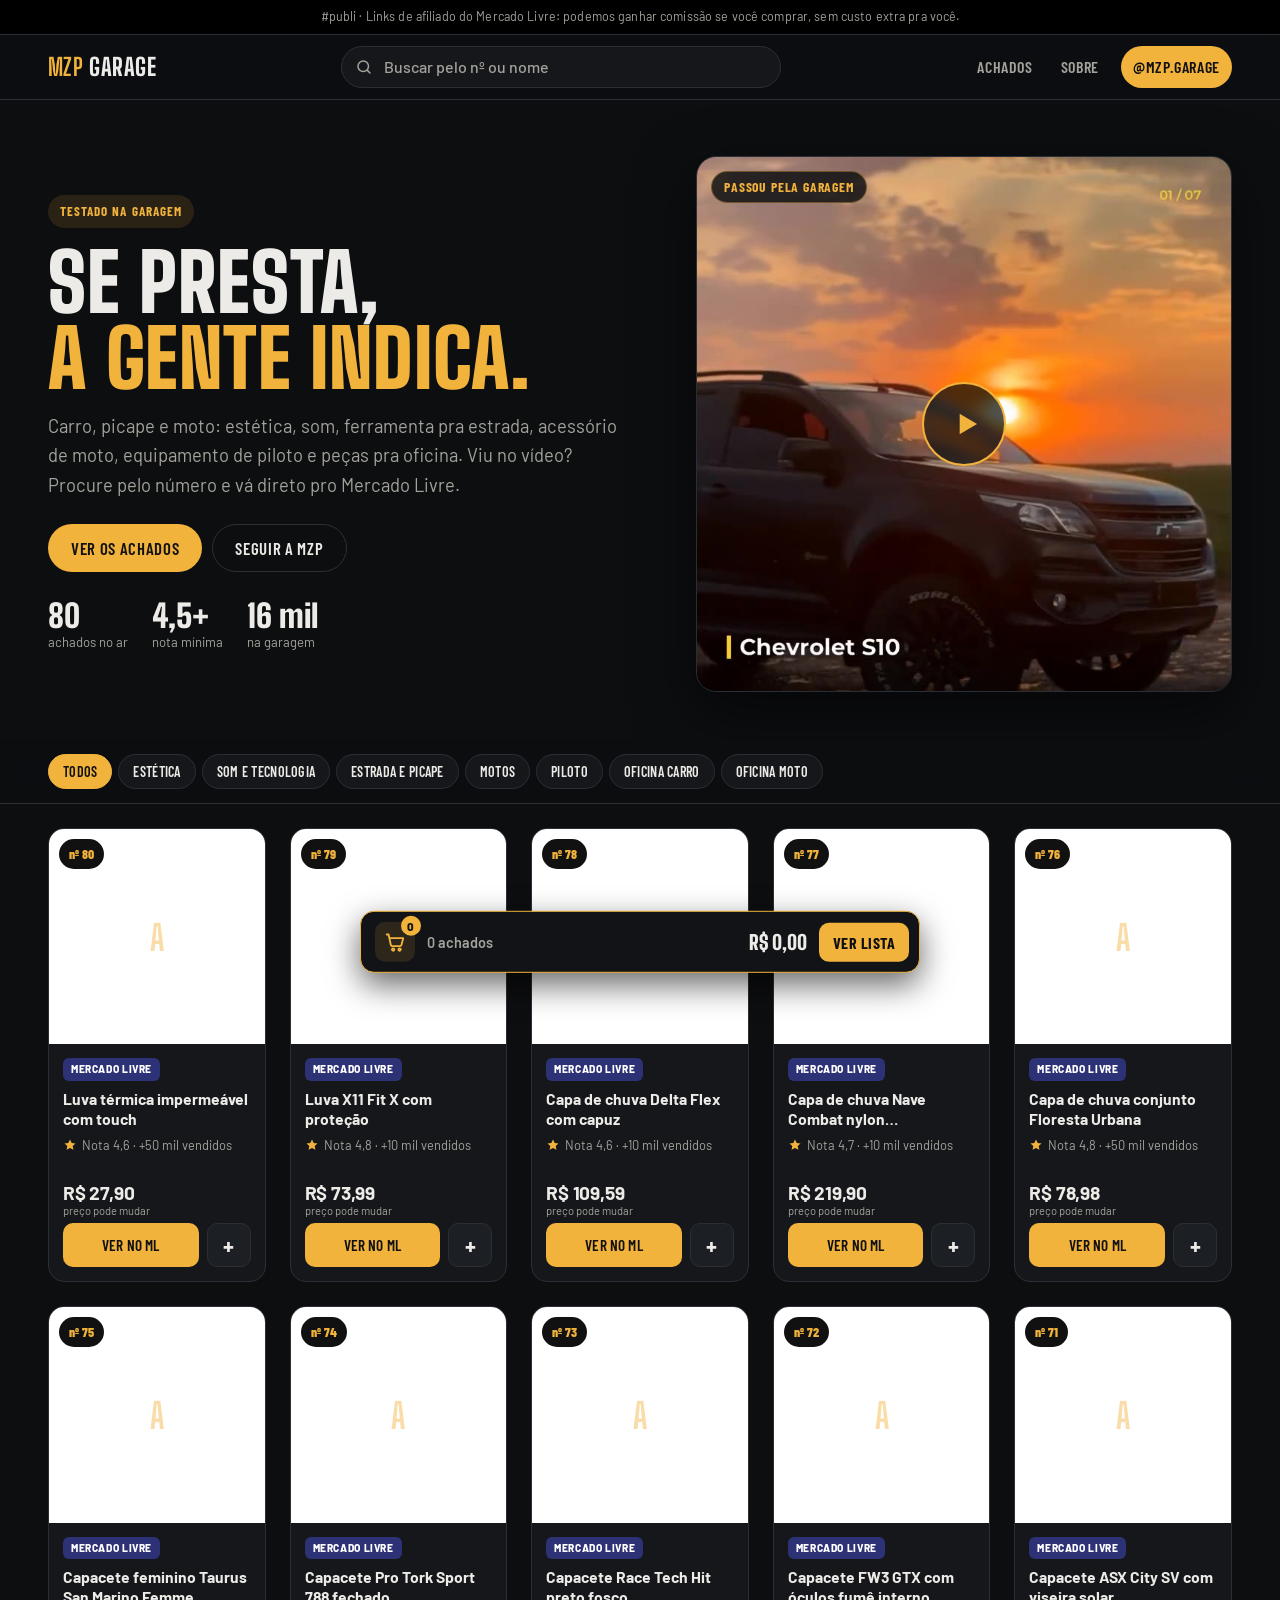
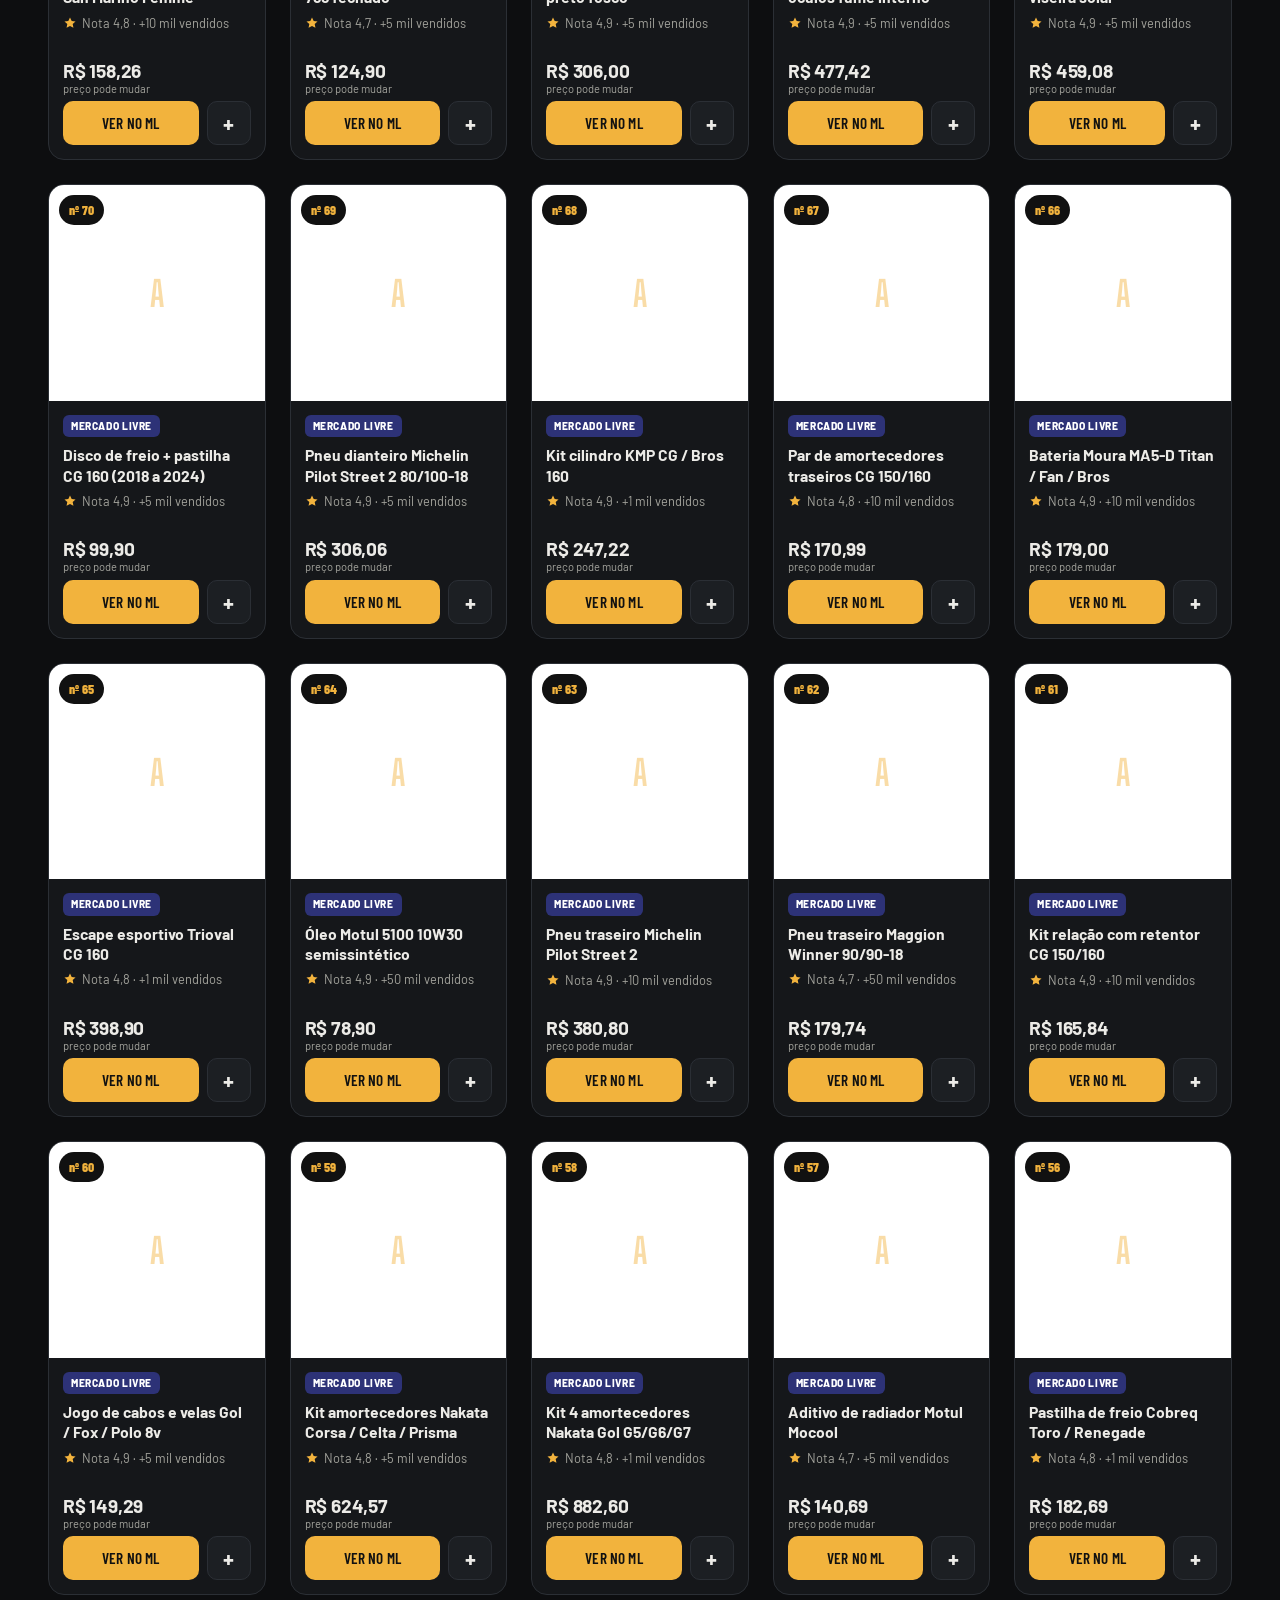
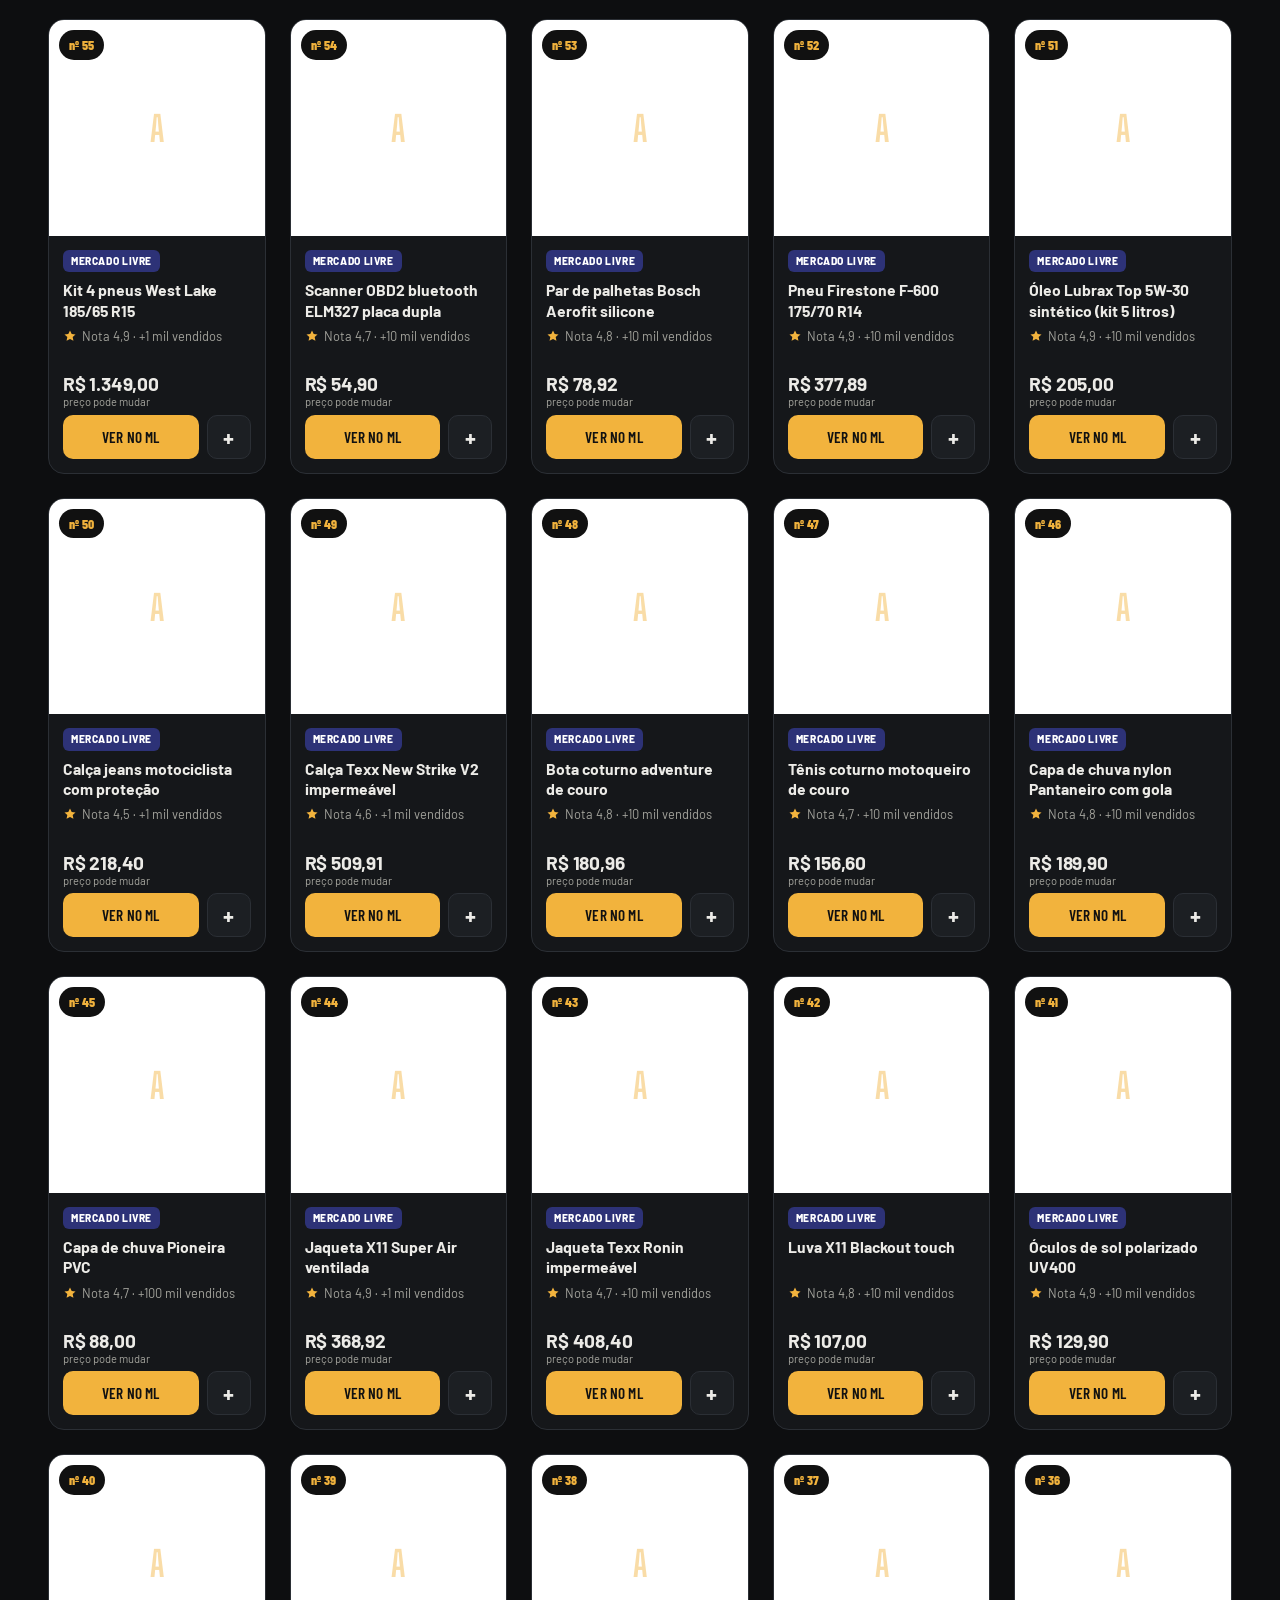
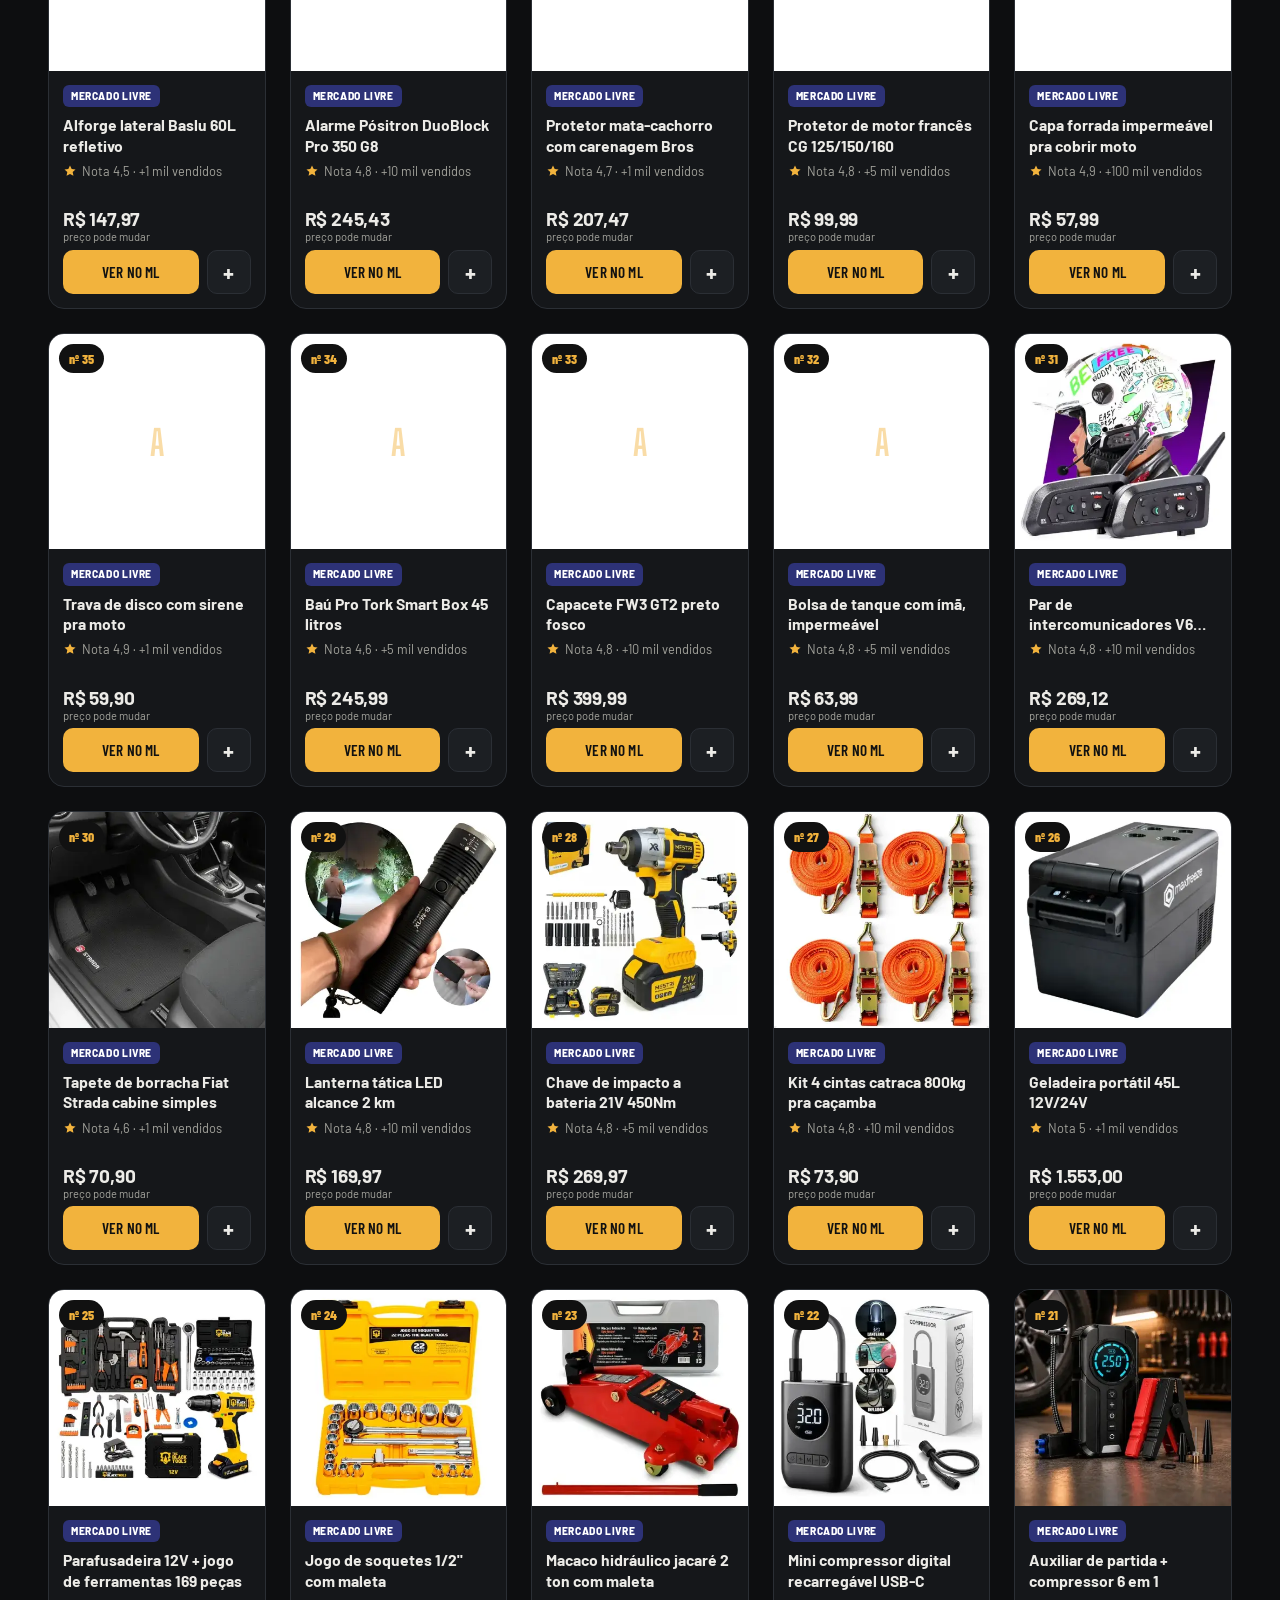
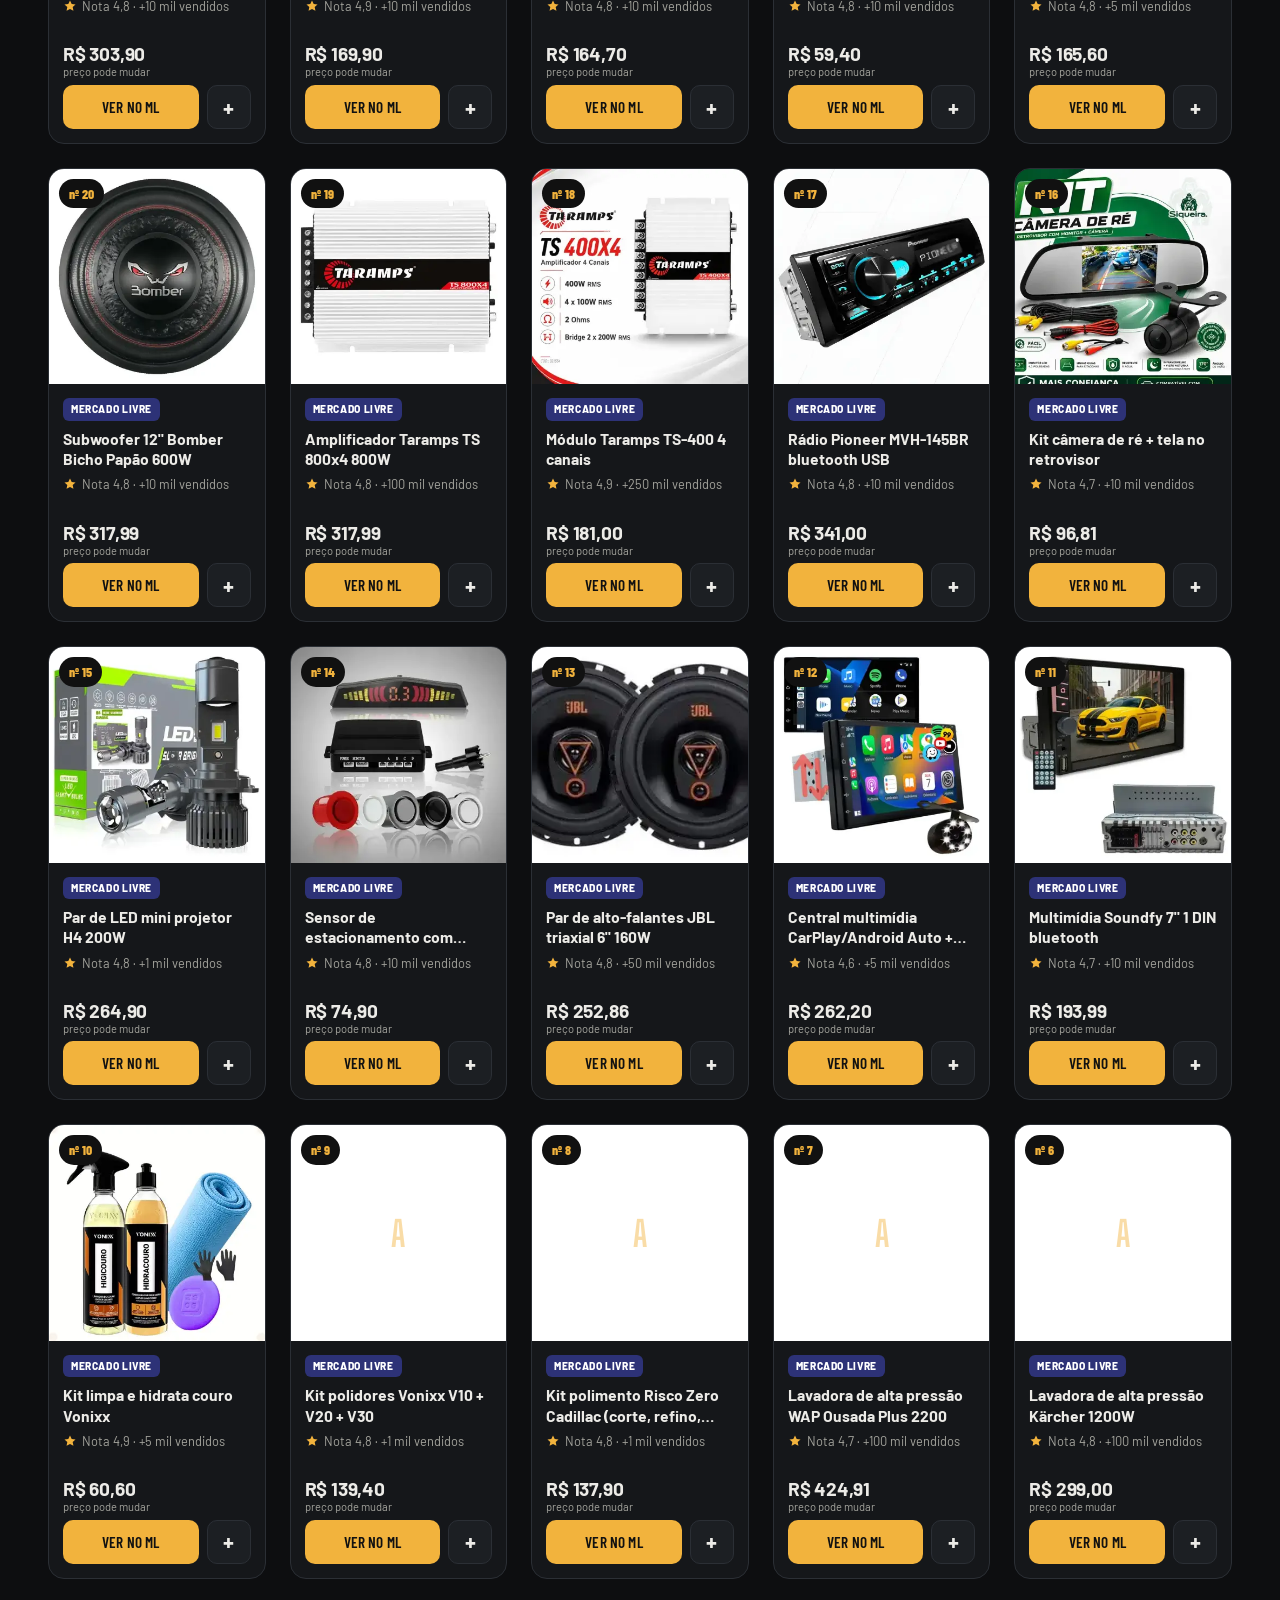
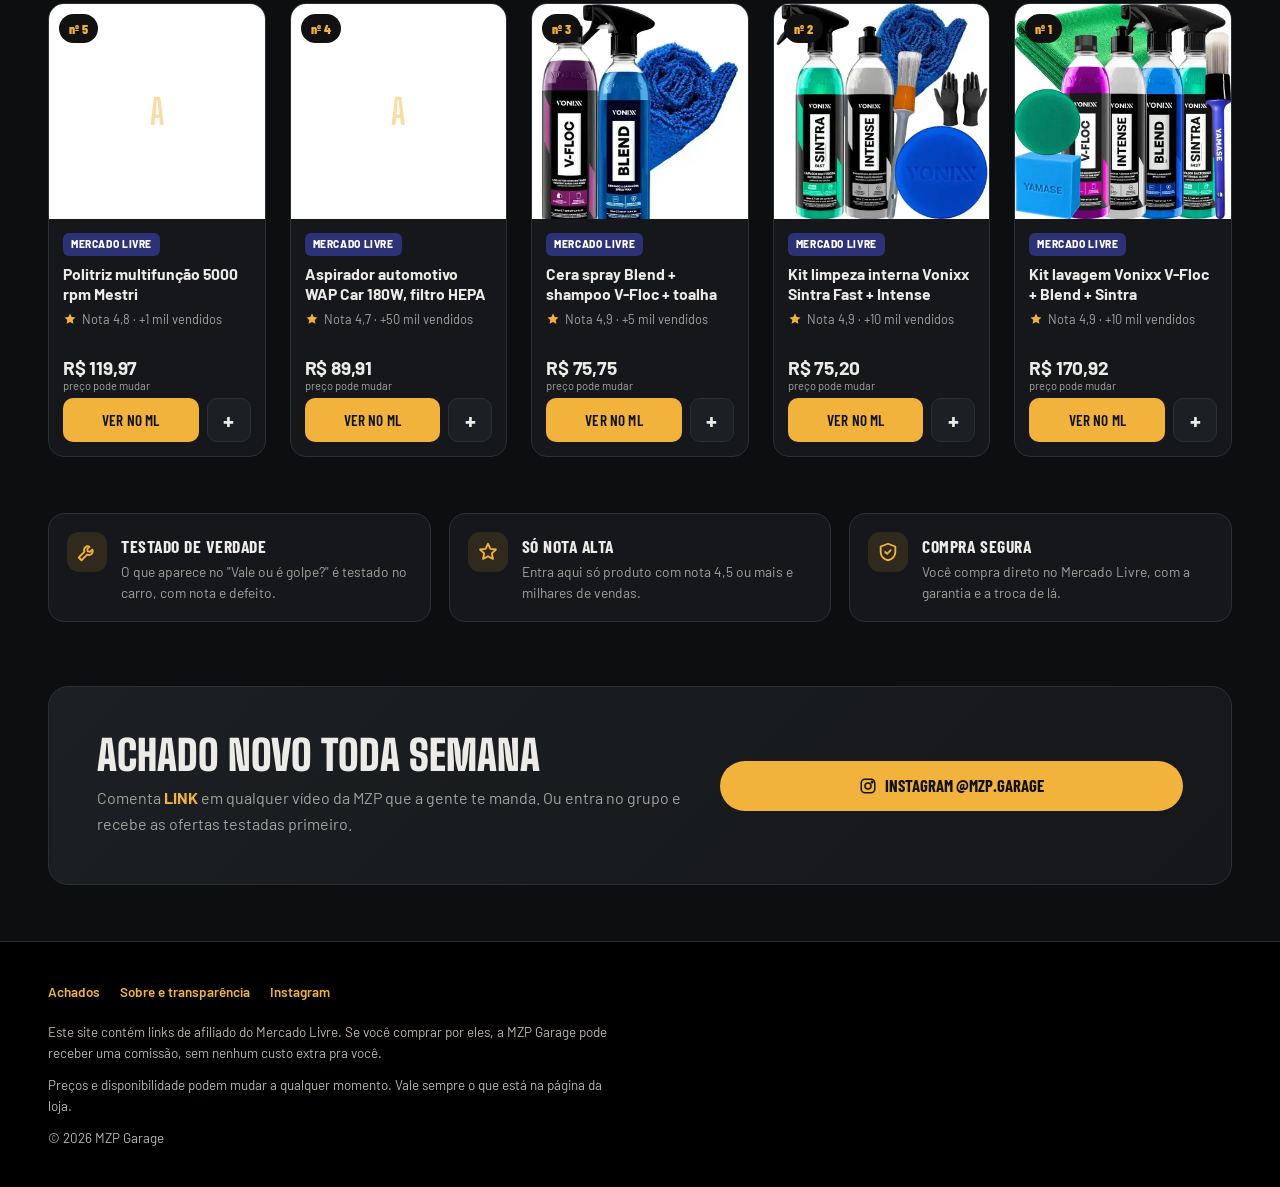
==== index.html @ 65ccb8da "Add files via upload" ====
<!DOCTYPE html>
<html lang="pt-BR">
<head>
  <meta charset="UTF-8">
  <meta name="robots" content="noindex">
  <meta name="viewport" content="width=device-width, initial-scale=1">
  <title>MZP Garage — achados pra carro, picape e moto testados na garagem</title>
  <meta name="description" content="Acessórios, estética automotiva, ferramentas, som e equipamento de moto: os achados que a MZP Garage testa e indica, com link direto pro Mercado Livre.">
  <meta name="theme-color" content="#0d0e10">
  <meta property="og:title" content="MZP Garage | Achados">
  <meta property="og:description" content="Achados pra carro, picape e moto testados na garagem. Viu no vídeo? Busque pelo número.">
  <meta property="og:type" content="website">
  <link rel="icon" href="data:image/svg+xml,%3Csvg xmlns='http://www.w3.org/2000/svg' viewBox='0 0 32 32'%3E%3Crect width='32' height='32' rx='7' fill='%230d0e10'/%3E%3Ctext x='16' y='22' font-family='Arial Narrow,Arial' font-size='13' font-weight='900' fill='%23f2b33d' text-anchor='middle'%3EMZP%3C/text%3E%3C/svg%3E">
  <link rel="preconnect" href="https://fonts.googleapis.com">
  <link rel="preconnect" href="https://fonts.gstatic.com" crossorigin>
  <link rel="stylesheet" href="https://fonts.googleapis.com/css2?family=Big+Shoulders+Display:wght@800;900&family=Barlow:wght@400;500;600;700&family=Barlow+Condensed:wght@600;700&display=swap">
  <link rel="stylesheet" href="css/style.css">
</head>
<body>
  <div class="aviso-faixa">#publi · Links de afiliado do Mercado Livre: podemos ganhar comissão se você comprar, sem custo extra pra você.</div>
  <header class="topo">
    <div class="wrap">
      <a class="marca" href="./" aria-label="MZP Garage, início"><b>MZP</b><span>Garage</span></a>
      <div class="busca busca-topo" role="search">
          <label class="sr-only" for="busca">Buscar achado por número ou nome</label>
          <svg viewBox="0 0 24 24" fill="none" stroke="currentColor" stroke-width="2" stroke-linecap="round" aria-hidden="true"><circle cx="11" cy="11" r="7"/><path d="m20 20-3.5-3.5"/></svg>
          <input id="busca" type="search" inputmode="search" placeholder="Buscar pelo nº ou nome" autocomplete="off">
        </div>
      <nav class="menu" aria-label="Principal">
        <a href="#achados">Achados</a>
        <a href="sobre.html">Sobre</a>
        <a class="menu-cta" id="cta-topo" href="https://www.instagram.com/mzp.garage/" target="_blank" rel="noopener">@mzp.garage</a>
      </nav>
    </div>
  </header>

  <main>
    <div class="wrap">
      <section class="hero-home">
        <div>
          <span class="eyebrow">Testado na garagem</span>
          <h1 class="hero-titulo">Se presta, <em>a gente indica.</em></h1>
          <p class="hero-texto">Carro, picape e moto: estética, som, ferramenta pra estrada, acessório de moto, equipamento de piloto e peças pra oficina. Viu no vídeo? Procure pelo número e vá direto pro Mercado Livre.</p>
          <div class="hero-acoes">
            <a class="botao botao-primario" href="#achados">Ver os achados</a>
            <a class="botao botao-secundario" id="cta-grupo" href="https://www.instagram.com/mzp.garage/" target="_blank" rel="noopener">Seguir a MZP</a>
          </div>
          <ul class="numeros">
            <li><strong id="total-achados">18</strong><span>achados no ar</span></li>
            <li><strong>4,5+</strong><span>nota mínima</span></li>
            <li><strong>16 mil</strong><span>na garagem</span></li>
          </ul>
        </div>
        <figure class="hero-video">
          <video id="video-garagem" autoplay muted loop playsinline preload="auto" poster="video/mzp-garagem.jpg" aria-label="Carros que passaram pela MZP Garage">
            <source src="video/mzp-garagem.mp4" type="video/mp4">
          </video>
          <figcaption>Passou pela garagem</figcaption>
        </figure>
      </section>
    </div>

    <div class="barra-filtros" id="achados">
      <div class="wrap">
        <div class="filtros" role="group" aria-label="Filtrar por categoria">
          <button class="filtro" data-cat="todos" aria-pressed="true">Todos</button>
          <button class="filtro" data-cat="estetica" aria-pressed="false">Estética</button>
          <button class="filtro" data-cat="tecnologia" aria-pressed="false">Som e tecnologia</button>
          <button class="filtro" data-cat="estrada" aria-pressed="false">Estrada e picape</button>
          <button class="filtro" data-cat="motos" aria-pressed="false">Motos</button>
          <button class="filtro" data-cat="piloto" aria-pressed="false">Piloto</button>
          <button class="filtro" data-cat="oficina_carro" aria-pressed="false">Oficina carro</button>
          <button class="filtro" data-cat="oficina_moto" aria-pressed="false">Oficina moto</button>
        </div>
      </div>
    </div>

    <div class="wrap">
      <p class="sr-only" id="status-busca" aria-live="polite"></p>
      <section id="grade" class="grade" aria-label="Achados"></section>

      <section class="confianca" aria-label="Como a MZP escolhe">
        <div class="item">
          <svg viewBox="0 0 24 24" fill="none" stroke="currentColor" stroke-width="2" stroke-linecap="round" stroke-linejoin="round" aria-hidden="true"><path d="M14.7 6.3a4 4 0 0 0-5.4 5.4L3 18l3 3 6.3-6.3a4 4 0 0 0 5.4-5.4l-2.5 2.5-2.4-.6-.6-2.4z"/></svg>
          <div><h3>Testado de verdade</h3><p>O que aparece no "Vale ou é golpe?" é testado no carro, com nota e defeito.</p></div>
        </div>
        <div class="item">
          <svg viewBox="0 0 24 24" fill="none" stroke="currentColor" stroke-width="2" stroke-linecap="round" stroke-linejoin="round" aria-hidden="true"><path d="m12 3 2.6 5.6 6.1.7-4.5 4.2 1.2 6L12 16.6 6.6 19.5l1.2-6-4.5-4.2 6.1-.7z"/></svg>
          <div><h3>Só nota alta</h3><p>Entra aqui só produto com nota 4,5 ou mais e milhares de vendas.</p></div>
        </div>
        <div class="item">
          <svg viewBox="0 0 24 24" fill="none" stroke="currentColor" stroke-width="2" stroke-linecap="round" stroke-linejoin="round" aria-hidden="true"><path d="M12 3 4 6v6c0 4.4 3.4 8.2 8 9 4.6-.8 8-4.6 8-9V6z"/><path d="m9 12 2 2 4-4"/></svg>
          <div><h3>Compra segura</h3><p>Você compra direto no Mercado Livre, com a garantia e a troca de lá.</p></div>
        </div>
      </section>

      <section class="chamada">
        <div>
          <h2>Achado novo toda semana</h2>
          <p>Comenta <strong>LINK</strong> em qualquer vídeo da MZP que a gente te manda. Ou entra no grupo e recebe as ofertas testadas primeiro.</p>
        </div>
        <div class="redes">
          <a id="cta-rodape" href="https://www.instagram.com/mzp.garage/" target="_blank" rel="noopener"><svg viewBox="0 0 24 24" fill="none" stroke="currentColor" stroke-width="2" aria-hidden="true"><rect x="3" y="3" width="18" height="18" rx="5"/><circle cx="12" cy="12" r="4"/><circle cx="17.5" cy="6.5" r="1" fill="currentColor"/></svg>Instagram @mzp.garage</a>
        </div>
      </section>
    </div>
  </main>

  <footer class="rodape">
    <div class="wrap">
      <nav aria-label="Rodapé"><a href="./">Achados</a><a href="sobre.html">Sobre e transparência</a><a href="https://www.instagram.com/mzp.garage/" target="_blank" rel="noopener">Instagram</a></nav>
      <p>Este site contém links de afiliado do Mercado Livre. Se você comprar por eles, a MZP Garage pode receber uma comissão, sem nenhum custo extra pra você.</p>
      <p>Preços e disponibilidade podem mudar a qualquer momento. Vale sempre o que está na página da loja.</p>
      <p>© 2026 MZP Garage</p>
    </div>
  </footer>

  <script src="js/produtos.js"></script>
  <script src="js/app.js"></script>
  <script src="js/lista.js"></script>
  <script src="js/grupo.js"></script>
  <script src="js/video.js"></script>
</body>
</html>
---- css/style.css ----
/* Achadinhos da Moda — estilos (mobile-first, sem dependências externas) */
:root {
  --bg: #faf7f3;
  --surface: #ffffff;
  --surface-2: #f3ede6;
  --text: #221c19;
  --muted: #6b5f58;
  --line: #e8dfd6;
  --accent: #b5543c;
  --accent-dark: #8f3f2b;
  --accent-soft: #f6e6df;
  --gold: #c9942e;
  --ml: #2d3277;
  --amz: #232f3e;
  --radius: 16px;
  --radius-sm: 10px;
  --shadow: 0 1px 2px rgba(34, 28, 25, .05), 0 8px 24px rgba(34, 28, 25, .06);
  --shadow-hover: 0 2px 4px rgba(34, 28, 25, .06), 0 16px 36px rgba(34, 28, 25, .12);
  --serif: "Iowan Old Style", "Palatino Linotype", Palatino, Georgia, "Times New Roman", serif;
  --sans: -apple-system, BlinkMacSystemFont, "Segoe UI", Roboto, "Helvetica Neue", Arial, sans-serif;
  --gutter: clamp(16px, 4vw, 48px);
  --max: 1320px;
}

* { box-sizing: border-box; }
html { -webkit-text-size-adjust: 100%; scroll-behavior: smooth; }
@media (prefers-reduced-motion: reduce) { html { scroll-behavior: auto; } *, *::before, *::after { transition: none !important; animation: none !important; } }
body { margin: 0; background: var(--bg); color: var(--text); font: 16px/1.6 var(--sans); -webkit-font-smoothing: antialiased; }
img { max-width: 100%; display: block; }
a { color: var(--accent-dark); }
:focus-visible { outline: 3px solid var(--accent); outline-offset: 2px; border-radius: 6px; }
.sr-only { position: absolute; width: 1px; height: 1px; overflow: hidden; clip: rect(0 0 0 0); white-space: nowrap; }

.wrap { width: 100%; max-width: var(--max); margin: 0 auto; padding: 0 var(--gutter); }

/* Faixa de transparência */
.aviso-faixa { background: var(--text); color: #efe6df; font-size: .78rem; text-align: center; padding: 7px var(--gutter); letter-spacing: .01em; }

/* Topo */
.topo { background: rgba(250, 247, 243, .88); -webkit-backdrop-filter: saturate(160%) blur(12px); backdrop-filter: saturate(160%) blur(12px); border-bottom: 1px solid var(--line); position: sticky; top: 0; z-index: 20; }
.topo .wrap { display: flex; align-items: center; justify-content: space-between; height: 64px; gap: 16px; }
.marca { display: inline-flex; align-items: center; gap: 10px; font: 700 1.2rem/1 var(--serif); color: var(--text); text-decoration: none; letter-spacing: -.01em; white-space: nowrap; }
.marca::before { content: "A"; display: grid; place-items: center; width: 32px; height: 32px; border-radius: 9px; background: var(--accent); color: #fff; font: 700 1.05rem/1 var(--serif); }
.marca span { color: var(--accent); }
.menu { display: flex; align-items: center; gap: 4px; font-size: .92rem; }
.menu a { color: var(--muted); text-decoration: none; padding: 8px 12px; border-radius: 999px; font-weight: 500; }
.menu a:hover { color: var(--text); background: var(--surface-2); }
.menu a[aria-current="page"] { color: var(--text); background: var(--surface-2); }
.menu .menu-cta { background: var(--text); color: #fff; margin-left: 6px; }
.menu .menu-cta:hover { background: var(--accent-dark); color: #fff; }
@media (max-width: 640px) { .menu .menu-cta { display: none; } }
@media (max-width: 400px) { .menu a { padding: 8px 8px; font-size: .85rem; } .marca { font-size: 1.05rem; } .marca::before { width: 28px; height: 28px; } }

/* Hero (página inicial e páginas internas) */
.hero { padding: 36px 0 16px; }
.hero h1 { font: 700 clamp(1.9rem, 5.2vw, 3.4rem)/1.08 var(--serif); margin: 0 0 14px; letter-spacing: -.02em; }
.hero p { color: var(--muted); margin: 0; max-width: 36em; font-size: clamp(1rem, 1.6vw, 1.12rem); }

.hero-home { display: grid; gap: 28px; align-items: center; padding: 32px 0 8px; }
@media (min-width: 900px) { .hero-home { grid-template-columns: 1.05fr .95fr; gap: 56px; padding: 56px 0 24px; } }
.eyebrow { display: inline-flex; align-items: center; gap: 8px; font-size: .78rem; font-weight: 700; letter-spacing: .08em; text-transform: uppercase; color: var(--accent-dark); background: var(--accent-soft); padding: 6px 12px; border-radius: 999px; margin-bottom: 16px; }
.hero-acoes { display: flex; flex-wrap: wrap; gap: 10px; margin-top: 24px; }
.botao { display: inline-flex; align-items: center; justify-content: center; gap: 8px; min-height: 48px; padding: 0 22px; border-radius: 999px; font-weight: 600; font-size: .95rem; text-decoration: none; border: 1px solid transparent; transition: background .2s, color .2s, border-color .2s, transform .2s; }
.botao-primario { background: var(--accent); color: #fff; }
.botao-primario:hover { background: var(--accent-dark); }
.botao-secundario { background: transparent; color: var(--text); border-color: var(--text); }
.botao-secundario:hover { background: var(--text); color: #fff; }
.numeros { display: flex; flex-wrap: wrap; gap: 24px; margin: 28px 0 0; padding: 0; list-style: none; }
.numeros li { display: flex; flex-direction: column; }
.numeros strong { font: 700 1.5rem/1.1 var(--serif); }
.numeros span { font-size: .82rem; color: var(--muted); }

/* Colagem de produtos no topo */
.colagem { display: grid; grid-template-columns: repeat(3, 1fr); grid-template-rows: repeat(2, 1fr); gap: 12px; aspect-ratio: 6 / 5; }
.colagem a { position: relative; border-radius: var(--radius); overflow: hidden; background: var(--surface); box-shadow: var(--shadow); }
.colagem a:first-child { grid-column: span 2; grid-row: span 2; }
.colagem img { width: 100%; height: 100%; object-fit: cover; transition: transform .5s; }
.colagem a:hover img { transform: scale(1.04); }
.colagem .tag { position: absolute; left: 10px; bottom: 10px; background: rgba(255, 255, 255, .94); color: var(--text); font-size: .74rem; font-weight: 700; padding: 5px 10px; border-radius: 999px; }
@media (max-width: 899px) { .colagem { aspect-ratio: 3 / 2; } }

/* Barra de filtros (fica presa embaixo do topo ao rolar) */
.barra-filtros { position: sticky; top: 64px; z-index: 15; background: rgba(250, 247, 243, .94); -webkit-backdrop-filter: blur(10px); backdrop-filter: blur(10px); margin-top: 24px; border-bottom: 1px solid var(--line); }
.barra-filtros .wrap { display: flex; align-items: center; justify-content: space-between; gap: 16px; padding-top: 12px; padding-bottom: 12px; }
.filtros { display: flex; gap: 8px; overflow-x: auto; scrollbar-width: none; margin: 0 calc(var(--gutter) * -1); padding: 2px var(--gutter); }
.filtros::-webkit-scrollbar { display: none; }
@media (min-width: 900px) { .filtros { margin: 0; padding: 2px 0; } }
.filtro { flex: 0 0 auto; display: inline-flex; align-items: center; gap: 8px; border: 1px solid var(--line); background: var(--surface); color: var(--text); border-radius: 999px; padding: 9px 16px; font: 600 .9rem var(--sans); cursor: pointer; transition: background .2s, border-color .2s, color .2s; }
.filtro:hover { border-color: var(--text); }
.filtro .qtd { font-size: .75rem; font-weight: 700; color: var(--muted); background: var(--surface-2); border-radius: 999px; padding: 1px 8px; }
.filtro[aria-pressed="true"] { background: var(--text); color: #fff; border-color: var(--text); }
.filtro[aria-pressed="true"] .qtd { background: rgba(255, 255, 255, .18); color: #fff; }
.contagem { display: none; font-size: .88rem; color: var(--muted); white-space: nowrap; }
@media (min-width: 900px) { .contagem { display: block; } }

/* Grade de produtos: 2 colunas no celular, até 5 no computador */
.grade { display: grid; grid-template-columns: repeat(2, minmax(0, 1fr)); grid-auto-rows: 1fr; gap: 12px; padding: 24px 0 48px; }
@media (min-width: 640px) { .grade { grid-template-columns: repeat(3, minmax(0, 1fr)); gap: 18px; } }
@media (min-width: 960px) { .grade { grid-template-columns: repeat(4, minmax(0, 1fr)); gap: 22px; } }
@media (min-width: 1240px) { .grade { grid-template-columns: repeat(5, minmax(0, 1fr)); gap: 24px; } }

.card { position: relative; background: var(--surface); border: 1px solid var(--line); border-radius: var(--radius); overflow: hidden; display: flex; flex-direction: column; scroll-margin-top: 140px; transition: box-shadow .25s, transform .25s, border-color .25s; }
@media (hover: hover) { .card:hover { box-shadow: var(--shadow-hover); transform: translateY(-3px); border-color: transparent; } .card:hover .card-img img { transform: scale(1.05); } }
.card-img { position: relative; aspect-ratio: 1 / 1; background: var(--surface-2); display: grid; place-items: center; overflow: hidden; }
.card-img img { width: 100%; height: 100%; object-fit: cover; transition: transform .5s; }
.card-img .ph { font: 700 2.2rem var(--serif); color: var(--accent); opacity: .45; }
.num { position: absolute; top: 10px; left: 10px; z-index: 1; background: rgba(255, 255, 255, .95); color: var(--text); font-size: .74rem; font-weight: 800; padding: 4px 10px; border-radius: 999px; box-shadow: 0 1px 3px rgba(0, 0, 0, .12); }
.fita { position: absolute; top: 10px; right: 10px; z-index: 1; background: var(--accent); color: #fff; font-size: .68rem; font-weight: 800; text-transform: uppercase; letter-spacing: .05em; padding: 4px 9px; border-radius: 999px; }
.card-corpo { padding: 14px; display: flex; flex-direction: column; gap: 6px; flex: 1; }
.selo { align-self: flex-start; font-size: .64rem; font-weight: 800; text-transform: uppercase; letter-spacing: .06em; color: #fff; padding: 3px 8px; border-radius: 6px; }
.selo.ml { background: var(--ml); }
.selo.amazon { background: var(--amz); }
/* Todos os cards com a mesma altura: título e prova social sempre no mesmo espaço */
.card h3 { font-size: .98rem; line-height: 1.3; margin: 2px 0 0; font-weight: 700; height: 2.6em; overflow: hidden; display: -webkit-box; -webkit-line-clamp: 2; -webkit-box-orient: vertical; }
.card p { display: flex; align-items: flex-start; gap: 5px; font-size: .8rem; color: var(--muted); margin: 0; line-height: 1.45; height: 2.9em; overflow: hidden; }
.card p svg { flex: 0 0 auto; width: 14px; height: 14px; margin-top: 2px; color: var(--gold); }
.preco { font: 700 1.2rem/1.2 var(--sans); letter-spacing: -.01em; margin-top: 2px; }
.preco small { display: block; font-weight: 400; color: var(--muted); font-size: .7rem; letter-spacing: 0; white-space: nowrap; overflow: hidden; text-overflow: ellipsis; }
.btn { margin-top: auto; display: flex; align-items: center; justify-content: center; gap: 6px; min-height: 44px; background: var(--text); color: #fff; text-decoration: none; font-weight: 600; font-size: .88rem; padding: 0 12px; border-radius: var(--radius-sm); transition: background .2s; }
.btn:hover { background: var(--accent); }
.card.alvo { outline: 3px solid var(--accent); outline-offset: 3px; animation: pisca 1.2s ease 2; }
@keyframes pisca { 50% { outline-color: transparent; } }
@media (max-width: 400px) { .card-corpo { padding: 12px; } .preco { font-size: 1.08rem; } }

.vazio { grid-column: 1 / -1; text-align: center; padding: 48px 16px; background: var(--surface); border: 1px dashed var(--line); border-radius: var(--radius); color: var(--muted); }
.vazio strong { display: block; color: var(--text); font: 700 1.2rem var(--serif); margin-bottom: 6px; }

/* Faixa de confiança */
.confianca { display: grid; gap: 12px; padding: 8px 0 16px; }
@media (min-width: 900px) { .confianca { grid-template-columns: repeat(3, minmax(0, 1fr)); gap: 18px; } }
.confianca > div { display: flex; gap: 14px; align-items: flex-start; background: var(--surface); border: 1px solid var(--line); border-radius: var(--radius); padding: 18px; }
.confianca svg { flex: 0 0 auto; width: 40px; height: 40px; padding: 9px; border-radius: 12px; background: var(--accent-soft); color: var(--accent-dark); }
.confianca h3 { font-size: .98rem; margin: 0 0 2px; }
.confianca p { font-size: .86rem; color: var(--muted); margin: 0; line-height: 1.5; }

/* Seções */
.secao { padding: 40px 0 8px; }
.secao-topo { display: flex; align-items: end; justify-content: space-between; gap: 16px; margin-bottom: 16px; }
.secao h2 { font: 700 clamp(1.4rem, 3vw, 2rem)/1.15 var(--serif); margin: 0 0 12px; letter-spacing: -.01em; }
.secao-topo h2 { margin: 0; }
.secao-topo a { font-size: .9rem; font-weight: 600; text-decoration: none; white-space: nowrap; }
.guias { display: grid; gap: 14px; }
@media (min-width: 720px) { .guias { grid-template-columns: repeat(2, 1fr); gap: 18px; } }
.guia { display: block; background: var(--surface); border: 1px solid var(--line); border-radius: var(--radius); padding: 22px; text-decoration: none; color: var(--text); transition: box-shadow .25s, transform .25s; }
.guia:hover { box-shadow: var(--shadow-hover); transform: translateY(-2px); }
.guia span { font-size: .72rem; color: var(--accent); font-weight: 800; text-transform: uppercase; letter-spacing: .08em; }
.guia h3 { font: 700 1.2rem/1.3 var(--serif); margin: 6px 0 6px; }
.guia p { margin: 0; color: var(--muted); font-size: .92rem; }

/* Chamada pras redes */
.chamada { display: grid; gap: 20px; align-items: center; background: var(--text); color: #f3ece6; border-radius: calc(var(--radius) + 4px); padding: clamp(24px, 5vw, 48px); margin: 48px 0 8px; }
@media (min-width: 860px) { .chamada { grid-template-columns: 1.3fr 1fr; } }
.chamada h2 { font: 700 clamp(1.5rem, 3.2vw, 2.2rem)/1.15 var(--serif); margin: 0 0 8px; color: #fff; }
.chamada p { margin: 0; color: #cfc3bb; }
.redes { display: flex; gap: 10px; flex-wrap: wrap; }
.redes a { flex: 1 1 160px; display: inline-flex; align-items: center; justify-content: center; gap: 8px; min-height: 50px; border-radius: 999px; text-decoration: none; font-weight: 700; background: #fff; color: var(--text); transition: background .2s, color .2s; }
.redes a:hover { background: var(--accent); color: #fff; }
.redes svg { width: 18px; height: 18px; }

/* Páginas de texto (guias e sobre) */
.texto { max-width: 720px; padding: 28px 0 48px; }
.texto h1 { font: 700 clamp(1.8rem, 5vw, 2.6rem)/1.15 var(--serif); margin: 0 0 8px; letter-spacing: -.015em; }
.texto .meta { color: var(--muted); font-size: .88rem; margin-bottom: 28px; }
.texto h2 { font: 700 1.4rem var(--serif); margin: 36px 0 8px; }
.texto h3 { font-size: 1.08rem; margin: 24px 0 6px; }
.texto p, .texto li { font-size: 1.02rem; }
.texto ul, .texto ol { padding-left: 1.2em; }
.texto li { margin-bottom: 8px; }
.caixa { background: var(--accent-soft); border-radius: var(--radius); padding: 16px 18px; margin: 22px 0; font-size: .96rem; }
.migalha { font-size: .82rem; color: var(--muted); padding-top: 20px; }
.migalha a { color: var(--muted); }

/* Rodapé */
.rodape { background: #1a1512; color: #bfb3aa; font-size: .84rem; padding: 40px 0 28px; margin-top: 56px; }
.rodape a { color: #fff; text-decoration: none; }
.rodape a:hover { text-decoration: underline; }
.rodape p { margin: 0 0 10px; max-width: 70ch; }
.rodape nav { display: flex; gap: 20px; flex-wrap: wrap; margin-bottom: 18px; font-weight: 600; }

/* Busca por número ou nome */
.busca { position: relative; flex: 0 0 auto; width: 100%; }
@media (min-width: 900px) { .busca { width: 300px; } }
.busca svg { position: absolute; left: 14px; top: 50%; width: 18px; height: 18px; transform: translateY(-50%); color: var(--muted); pointer-events: none; }
.busca input { width: 100%; min-height: 44px; border: 1px solid var(--line); background: var(--surface); border-radius: 999px; padding: 0 16px 0 42px; font: 500 1rem var(--sans); color: var(--text); -webkit-appearance: none; appearance: none; }
.busca input::placeholder { color: var(--muted); }
.busca input:focus { outline: none; border-color: var(--text); box-shadow: 0 0 0 3px var(--accent-soft); }
.barra-filtros .wrap { flex-wrap: wrap; }
@media (min-width: 900px) { .barra-filtros .wrap { flex-wrap: nowrap; } }
@media (max-width: 899px) { .barra-filtros .busca { order: -1; } }
@media (max-width: 899px) { .barra-filtros { position: static; } .card { scroll-margin-top: 80px; } }
/* Celular: o logo já leva pro início, então o link "Achados" some pra caber o menu */
@media (max-width: 480px) { .menu a[href="./"], .menu a[href="../"] { display: none; } .menu a { padding: 8px 10px; } }
/* Ajustes finos do topo da página inicial */
.marca { gap: 0; }
.marca::before { margin-right: 10px; }
.marca span { margin-left: .28em; }
.hero-titulo { font: 700 clamp(2.1rem, 5.4vw, 3.8rem)/1.05 var(--serif); margin: 0 0 16px; letter-spacing: -.025em; }
.hero-texto { color: var(--muted); margin: 0; max-width: 34em; font-size: clamp(1rem, 1.5vw, 1.15rem); }
.eyebrow { font-size: .72rem; }
.colagem .tag { white-space: nowrap; }
@media (max-width: 640px) { .colagem { gap: 8px; } .colagem .tag { left: 8px; bottom: 8px; font-size: .7rem; padding: 4px 8px; } }
.barra-filtros { scroll-margin-top: 64px; }

/* ============ Tema MZP Garage (escuro + farol dourado) ============ */
:root {
  --bg: #0d0e10;
  --surface: #15171a;
  --surface-2: #1c1f23;
  --text: #ecebe7;
  --muted: #a3a39c;
  --line: #2b2f35;
  --accent: #f2b33d;
  --accent-dark: #c98a12;
  --accent-soft: rgba(242, 179, 61, .12);
  --gold: #f2b33d;
  --ml: #2d3277;
  --shadow: 0 1px 2px rgba(0, 0, 0, .4), 0 8px 24px rgba(0, 0, 0, .35);
  --shadow-hover: 0 2px 4px rgba(0, 0, 0, .5), 0 16px 36px rgba(0, 0, 0, .5);
  --display: "Big Shoulders Display", Impact, "Arial Narrow", sans-serif;
  --sans: "Barlow", system-ui, -apple-system, "Segoe UI", Roboto, Arial, sans-serif;
  --cond: "Barlow Condensed", "Arial Narrow", system-ui, sans-serif;
  --serif: var(--display);
  color-scheme: dark;
}
a { color: var(--accent); }
.aviso-faixa { background: #000; color: var(--muted); border-bottom: 1px solid var(--line); }
.topo { background: rgba(13, 14, 16, .88); }
.marca { font: 900 1.5rem/1 var(--display); letter-spacing: .02em; text-transform: uppercase; gap: 0; }
.marca::before { content: none; }
.marca b { color: var(--accent); }
.marca span { color: var(--text); margin-left: .25em; font-weight: 800; }
.menu a { color: var(--muted); font-family: var(--cond); font-size: 1rem; font-weight: 600; text-transform: uppercase; letter-spacing: .04em; }
.menu a:hover, .menu a[aria-current="page"] { color: var(--text); background: var(--surface-2); }
.menu .menu-cta { background: var(--accent); color: #111; }
.menu .menu-cta:hover { background: #fff; color: #111; }

.hero-home { position: relative; }
.eyebrow { font-family: var(--cond); font-size: .82rem; background: var(--accent-soft); color: var(--accent); }
.hero-titulo { font: 900 clamp(2.6rem, 7vw, 5rem)/.95 var(--display); text-transform: uppercase; letter-spacing: .01em; }
.hero-titulo em { font-style: normal; color: var(--accent); display: block; }
.botao { font-family: var(--cond); font-size: 1.05rem; text-transform: uppercase; letter-spacing: .04em; }
.botao-primario { background: var(--accent); color: #111; }
.botao-primario:hover { background: #fff; color: #111; }
.botao-secundario { color: var(--text); border-color: var(--line); }
.botao-secundario:hover { background: var(--text); color: #111; }
.botao.zap, .redes a.zap { background: #3ecf6e; color: #0b2414; border-color: #3ecf6e; }
.numeros strong { font: 900 2rem/1 var(--display); color: var(--text); }
.colagem a { background: var(--surface); border: 1px solid var(--line); }
.colagem .tag { background: rgba(13, 14, 16, .9); color: var(--accent); font-family: var(--cond); font-size: .85rem; }

.barra-filtros { background: rgba(13, 14, 16, .94); }
.filtro { background: var(--surface); color: var(--text); border-color: var(--line); font-family: var(--cond); font-size: .98rem; text-transform: uppercase; letter-spacing: .03em; }
.filtro:hover { border-color: var(--accent); }
.filtro[aria-pressed="true"] { background: var(--accent); color: #111; border-color: var(--accent); }
.filtro[aria-pressed="true"] .qtd { background: rgba(0, 0, 0, .15); color: #111; }
.busca input { background: var(--surface); color: var(--text); border-color: var(--line); }
.busca input:focus { border-color: var(--accent); box-shadow: 0 0 0 3px var(--accent-soft); }

.card { background: var(--surface); border-color: var(--line); }
@media (hover: hover) { .card:hover { border-color: var(--accent); } }
.card-img { background: #fff; }
.num { background: #111; color: var(--accent); font-family: var(--cond); font-size: .85rem; box-shadow: none; }
.fita { background: var(--accent); color: #111; }
.card h3 { font-family: var(--sans); color: var(--text); }
.preco { color: var(--text); }
.btn { background: var(--accent); color: #111; font-family: var(--cond); font-size: 1rem; text-transform: uppercase; letter-spacing: .03em; }
.btn:hover { background: #fff; color: #111; }
.vazio { background: var(--surface); }
.vazio strong { font-family: var(--display); text-transform: uppercase; }

.confianca > div { background: var(--surface); border-color: var(--line); }
.confianca svg { background: var(--accent-soft); color: var(--accent); }
.confianca h3 { font-family: var(--cond); font-size: 1.1rem; text-transform: uppercase; letter-spacing: .03em; }

.chamada { background: linear-gradient(135deg, #1c1f23, #15171a); border: 1px solid var(--line); }
.chamada h2 { font: 900 clamp(1.8rem, 4vw, 2.6rem)/1 var(--display); text-transform: uppercase; color: var(--text); }
.chamada p { color: var(--muted); }
.chamada strong { color: var(--accent); }
.redes a { background: var(--accent); color: #111; font-family: var(--cond); font-size: 1.05rem; text-transform: uppercase; }
.redes a:hover { background: #fff; color: #111; }

.texto h1, .texto h2 { font-family: var(--display); text-transform: uppercase; }
.caixa { background: var(--accent-soft); }
.rodape { background: #000; border-top: 1px solid var(--line); }
.rodape a { color: var(--accent); }
@media (max-width: 480px) { .menu a[href="#achados"], .menu a[href="./#achados"] { display: none; } .marca { font-size: 1.3rem; } }

/* ============ Minha lista (carrinho de achados) ============ */
.acoes { margin-top: auto; display: flex; gap: 8px; }
.acoes .btn { flex: 1; margin-top: 0; min-width: 0; white-space: nowrap; }
.add { flex: 0 0 44px; height: 44px; border-radius: var(--radius-sm); border: 1px solid var(--line); background: var(--surface-2); color: var(--text); font: 700 1.4rem/1 var(--sans); cursor: pointer; display: grid; place-items: center; transition: background .2s, border-color .2s, color .2s; }
.add:hover { border-color: var(--accent); color: var(--accent); }
.add .add-ok { display: none; font-size: 1.1rem; }
.add[aria-pressed="true"] { background: #3ecf6e; border-color: #3ecf6e; color: #0b2414; }
.add[aria-pressed="true"] .add-mais { display: none; }
.add[aria-pressed="true"] .add-ok { display: inline; }

.lista-barra { position: fixed; z-index: 30; left: 50%; bottom: max(14px, env(safe-area-inset-bottom)); transform: translate(-50%, 140%); width: min(560px, calc(100% - 24px)); display: flex; align-items: center; gap: 12px; padding: 10px 10px 10px 14px; border: 1px solid var(--accent); border-radius: 14px; background: #111317; color: var(--text); box-shadow: 0 12px 32px rgba(0, 0, 0, .6); font: 600 1rem var(--sans); cursor: pointer; transition: transform .3s ease; text-align: left; }
.lista-barra.visivel { transform: translate(-50%, 0); }
.lista-barra.pulo .lista-icone { animation: pulo .45s ease; }
@keyframes pulo { 40% { transform: scale(1.25); } }
.lista-icone { position: relative; flex: 0 0 auto; width: 40px; height: 40px; border-radius: 10px; background: var(--accent-soft); color: var(--accent); display: grid; place-items: center; }
.lista-icone svg { width: 22px; height: 22px; }
.lista-qtd { position: absolute; top: -6px; right: -6px; min-width: 20px; height: 20px; padding: 0 5px; border-radius: 999px; background: var(--accent); color: #111; font: 800 .72rem/20px var(--sans); text-align: center; }
.lista-texto { flex: 1; min-width: 0; color: var(--muted); font-size: .9rem; }
.lista-total { font: 900 1.25rem/1 var(--display); color: var(--text); white-space: nowrap; }
.lista-ver { background: var(--accent); color: #111; font: 700 1rem var(--cond); text-transform: uppercase; letter-spacing: .03em; padding: 10px 14px; border-radius: 10px; white-space: nowrap; }
body.com-lista .rodape { padding-bottom: 96px; }
@media (max-width: 400px) { .lista-texto { display: none; } }

.lista-painel { width: min(560px, 100%); max-height: min(88vh, 900px); margin: auto auto 0; padding: 0; border: 1px solid var(--line); border-bottom: 0; border-radius: 18px 18px 0 0; background: var(--surface); color: var(--text); display: none; flex-direction: column; }
.lista-painel[open] { display: flex; }
@media (min-width: 700px) { .lista-painel { margin: auto; border-bottom: 1px solid var(--line); border-radius: 18px; } }
.lista-painel::backdrop { background: rgba(0, 0, 0, .7); }
.lista-topo { display: flex; align-items: center; justify-content: space-between; padding: 16px 16px 4px; }
.lista-topo h2 { margin: 0; font: 900 1.8rem/1 var(--display); text-transform: uppercase; }
.lista-fechar { width: 44px; height: 44px; border-radius: 10px; border: 1px solid var(--line); background: var(--surface-2); color: var(--text); font-size: 1.6rem; line-height: 1; cursor: pointer; }
.lista-dica { margin: 4px 16px 10px; color: var(--muted); font-size: .86rem; line-height: 1.45; }
.lista-itens { list-style: none; margin: 0; padding: 0 16px; overflow-y: auto; flex: 1; }
.lista-itens li { display: grid; grid-template-columns: 56px minmax(0, 1fr) auto; gap: 12px; align-items: center; padding: 12px 0; border-top: 1px solid var(--line); }
.li-img { width: 56px; height: 56px; border-radius: 10px; background: #fff; overflow: hidden; }
.li-img img { width: 100%; height: 100%; object-fit: contain; }
.li-info { display: flex; flex-direction: column; min-width: 0; }
.li-info strong { font-size: .9rem; line-height: 1.3; overflow: hidden; display: -webkit-box; -webkit-line-clamp: 2; -webkit-box-orient: vertical; }
.li-num { font: 700 .8rem var(--cond); color: var(--accent); text-transform: uppercase; }
.li-preco { font-weight: 700; font-size: .92rem; }
.li-acoes { display: flex; flex-direction: column; gap: 6px; }
.li-comprar { background: var(--accent); color: #111; text-decoration: none; font: 700 .95rem var(--cond); text-transform: uppercase; padding: 9px 14px; border-radius: 9px; text-align: center; }
.li-comprar:hover { background: #fff; }
.li-tirar { background: none; border: 0; color: var(--muted); font: 500 .8rem var(--sans); text-decoration: underline; cursor: pointer; padding: 4px; }
.lista-rodape { padding: 12px 16px calc(16px + env(safe-area-inset-bottom)); border-top: 1px solid var(--line); display: grid; gap: 10px; }
.lista-soma { display: flex; justify-content: space-between; align-items: baseline; color: var(--muted); }
.lista-soma strong { font: 900 1.7rem/1 var(--display); color: var(--text); }
.lista-zap { display: flex; align-items: center; justify-content: center; min-height: 48px; border-radius: 10px; background: #3ecf6e; color: #0b2414; text-decoration: none; font: 700 1.05rem var(--cond); text-transform: uppercase; letter-spacing: .03em; }
.lista-limpar { background: none; border: 0; color: var(--muted); font: 500 .85rem var(--sans); text-decoration: underline; cursor: pointer; justify-self: center; padding: 6px; }
.lista-aviso { margin: 0; font-size: .72rem; color: var(--muted); text-align: center; }
.acoes .btn { padding: 0 6px; font-size: .95rem; letter-spacing: .01em; }
.lista-zap { text-align: center; padding: 0 12px; }
@media (max-width: 400px) { .acoes { gap: 6px; } .acoes .btn { font-size: .88rem; } .add { flex-basis: 40px; } }

/* ============ Vídeo do topo (carros que passaram pela garagem) ============ */
.hero-video { position: relative; margin: 0; aspect-ratio: 1 / 1; border-radius: calc(var(--radius) + 4px); overflow: hidden; background: #0b0b0c; border: 1px solid var(--line); box-shadow: 0 20px 60px rgba(0, 0, 0, .55); }
.hero-video video { display: block; width: 100%; height: 100%; object-fit: cover; }
.hero-video figcaption { position: absolute; top: 14px; left: 14px; background: rgba(13, 14, 16, .82); color: var(--accent); font: 700 .85rem/1 var(--cond); text-transform: uppercase; letter-spacing: .06em; padding: 8px 12px; border-radius: 999px; border: 1px solid rgba(242, 179, 61, .35); }
@media (min-width: 900px) { .hero-video { max-width: 560px; justify-self: end; width: 100%; } }
.video-play { position: absolute; inset: 0; margin: auto; width: 84px; height: 84px; border-radius: 50%; border: 2px solid var(--accent); background: rgba(13, 14, 16, .72); color: var(--accent); display: none; place-items: center; cursor: pointer; backdrop-filter: blur(4px); }
.video-play svg { width: 38px; height: 38px; margin-left: 4px; }
.hero-video.parado .video-play { display: grid; }
.video-play:hover { background: var(--accent); color: #111; }

/* ============ Busca no cabeçalho, categorias com a linha inteira ============ */
.topo .busca-topo { flex: 1 1 auto; width: auto; max-width: 440px; margin: 0 auto; }
.topo .busca-topo input { min-height: 42px; }
.barra-filtros .wrap { justify-content: center; }
@media (min-width: 900px) { .filtros { justify-content: center; flex-wrap: nowrap; } }
@media (max-width: 899px) {
  .topo .wrap { flex-wrap: wrap; height: auto; padding-top: 10px; padding-bottom: 10px; row-gap: 10px; }
  .topo .busca-topo { order: 3; flex: 1 0 100%; max-width: none; }
  .barra-filtros .wrap { justify-content: flex-start; }
}
@media (max-width: 899px) { .barra-filtros { scroll-margin-top: 125px; } .card { scroll-margin-top: 140px; } }
/* categorias alinhadas à esquerda, na mesma linha do conteúdo */
.barra-filtros .wrap { justify-content: flex-start; }
@media (min-width: 900px) { .filtros { justify-content: flex-start; } }
/* 8 categorias numa linha só no computador */
@media (min-width: 900px) {
  .filtros { gap: 6px; }
  .filtro { padding: 8px 12px; font-size: .88rem; gap: 6px; letter-spacing: .02em; }
  .filtro .qtd { font-size: .68rem; padding: 1px 6px; }
}
@media (min-width: 900px) { .filtro .qtd { display: none; } .filtro { padding: 8px 14px; } }
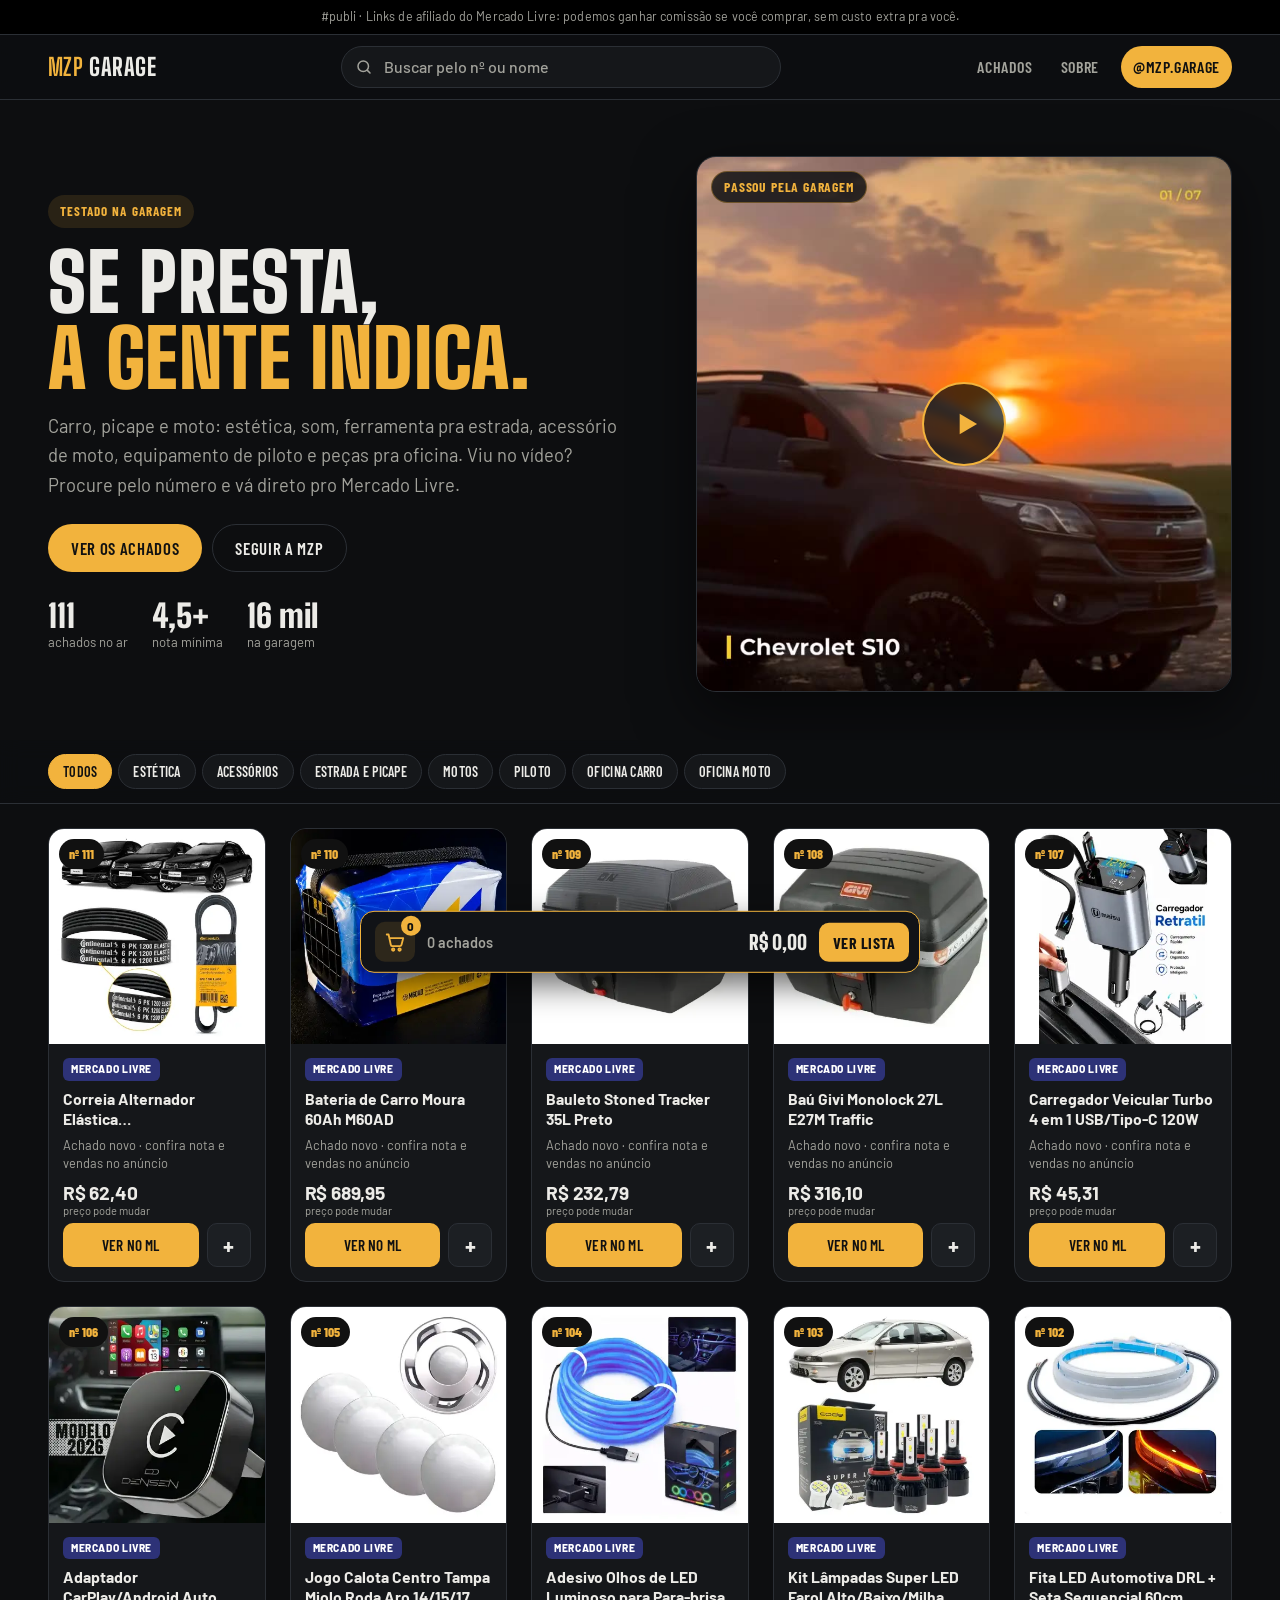
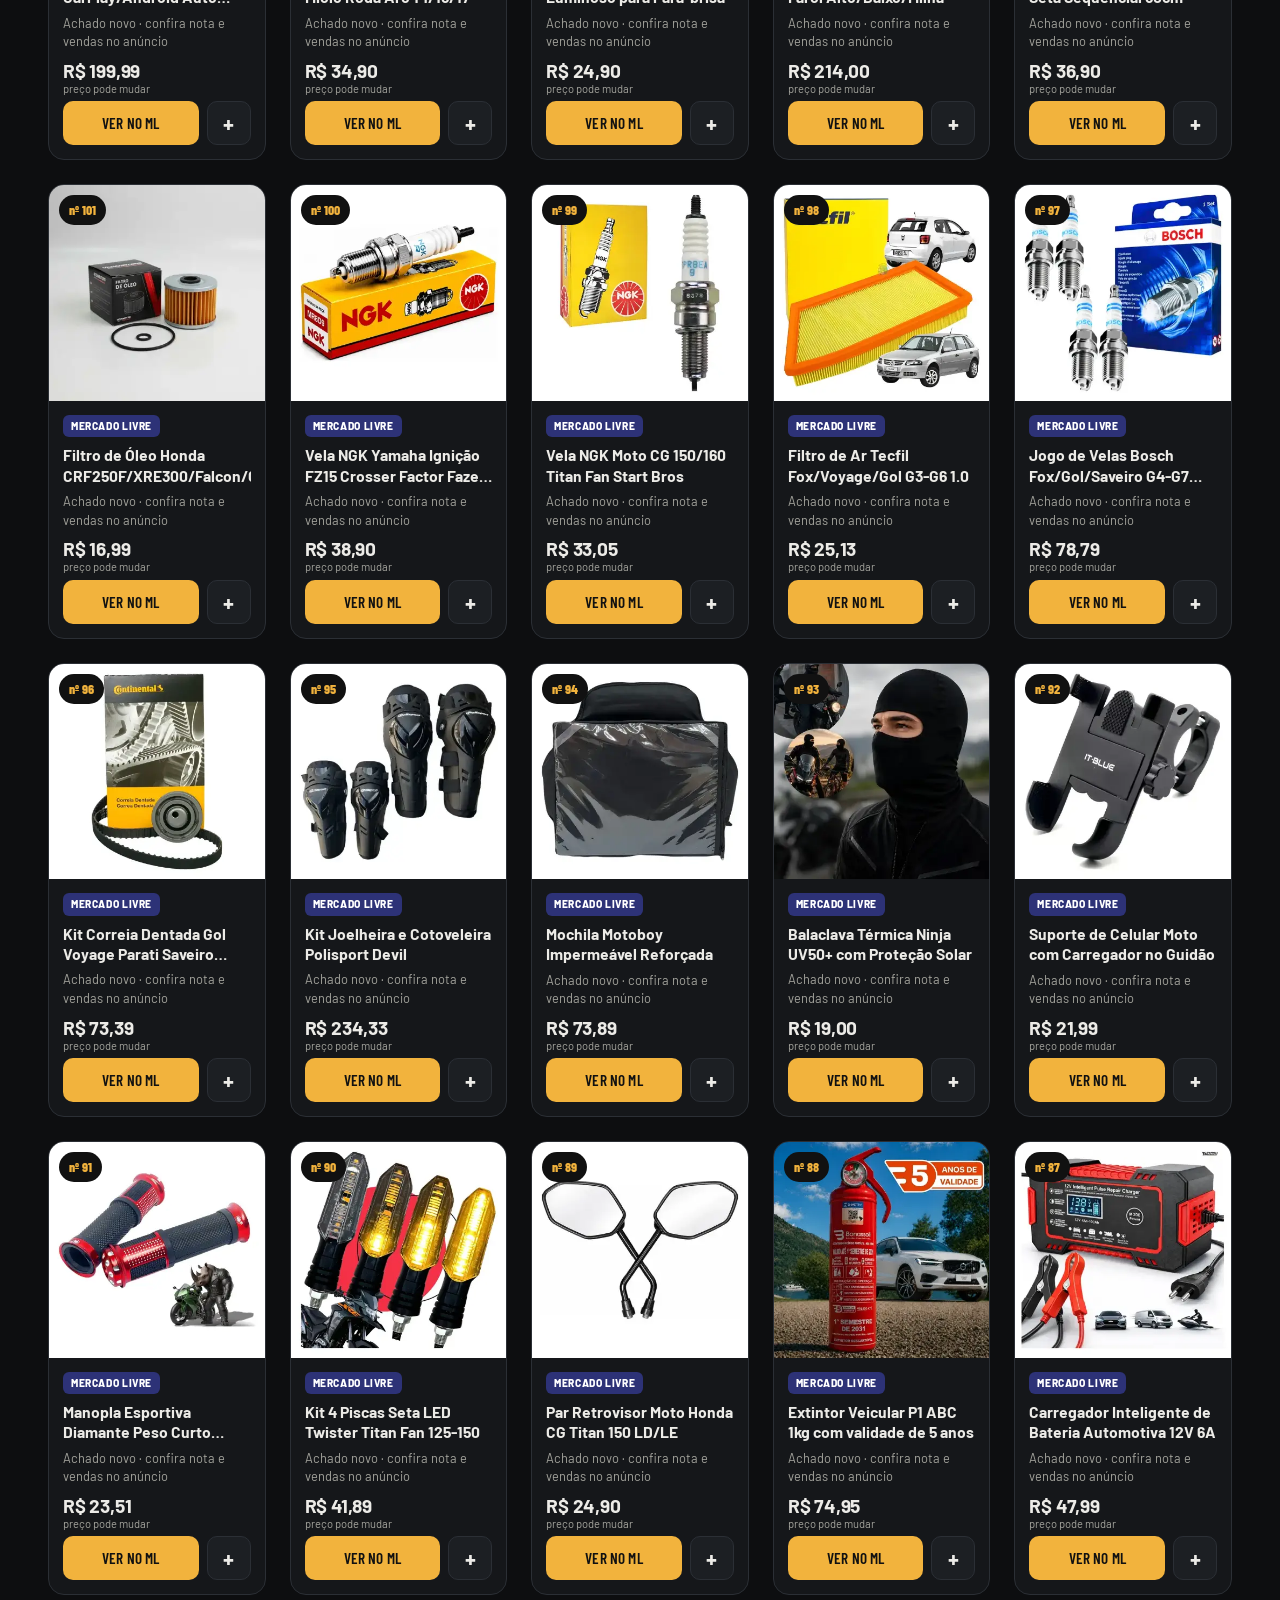
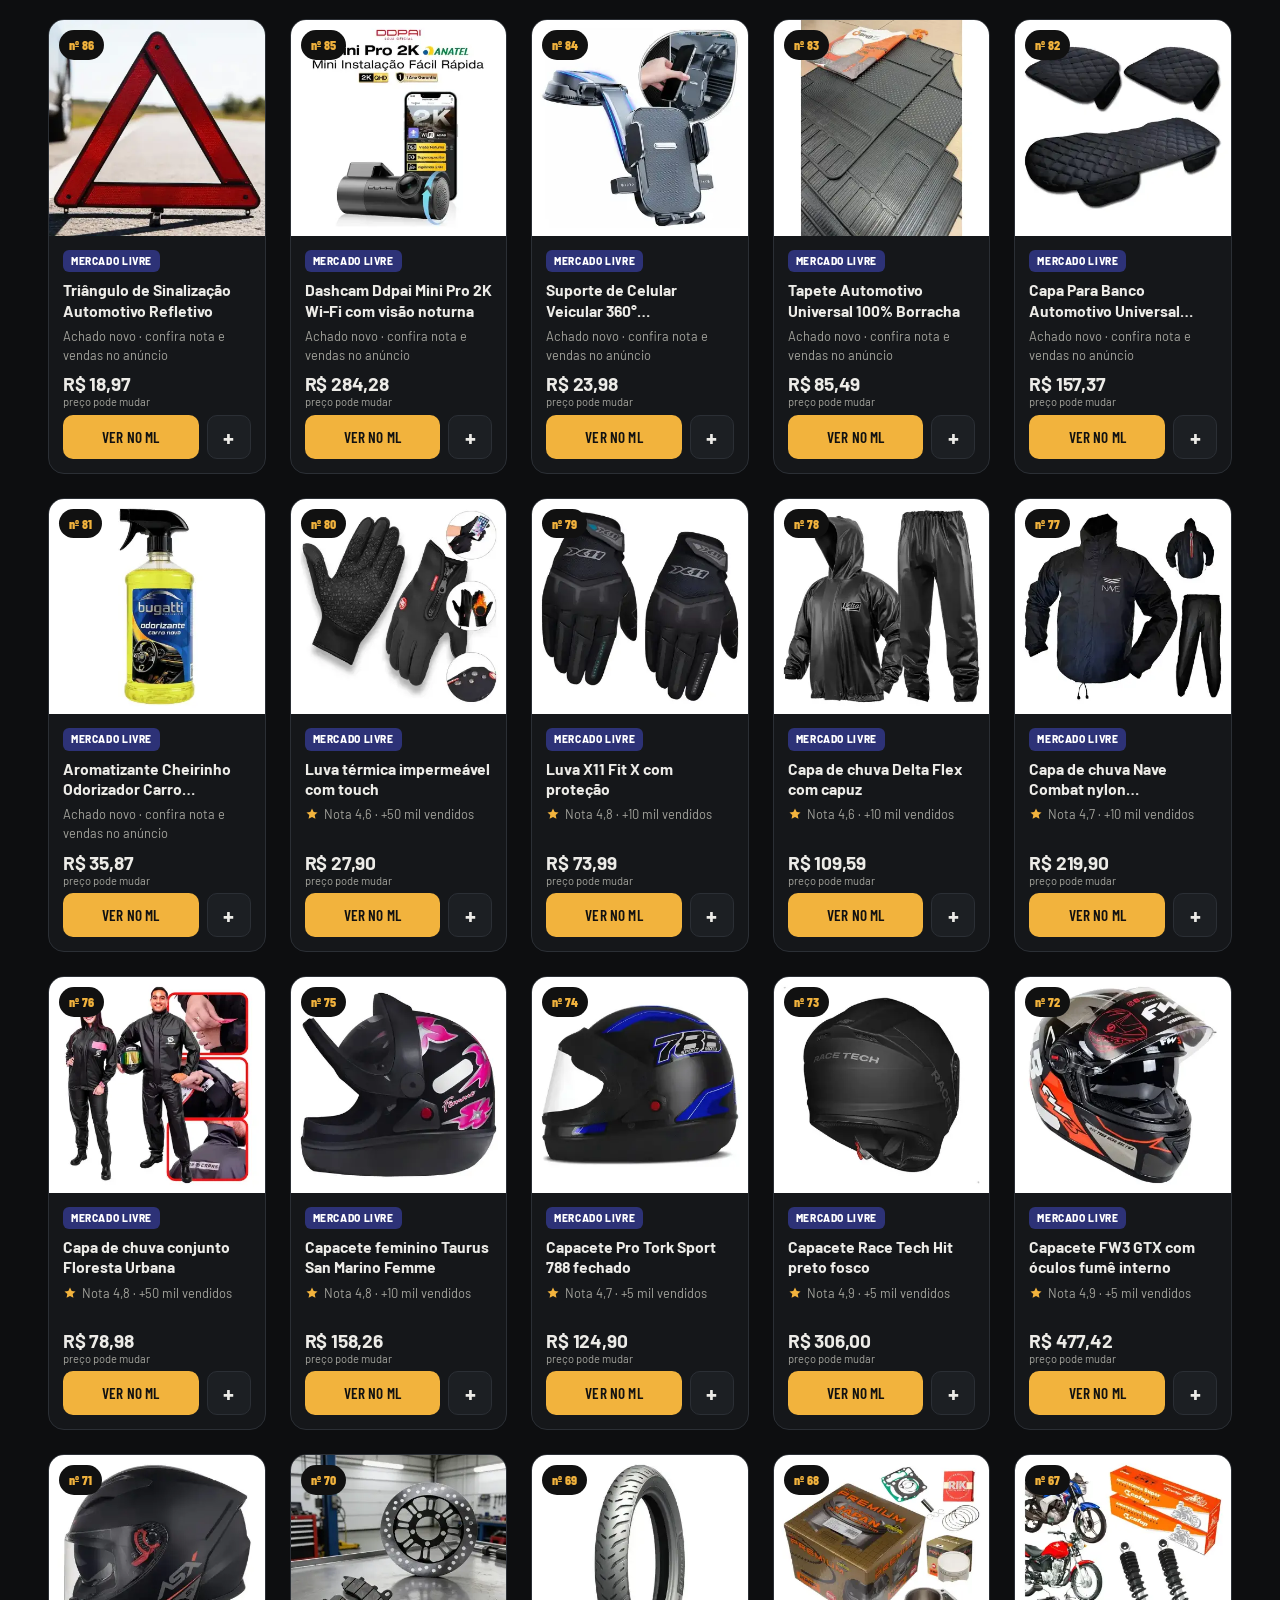
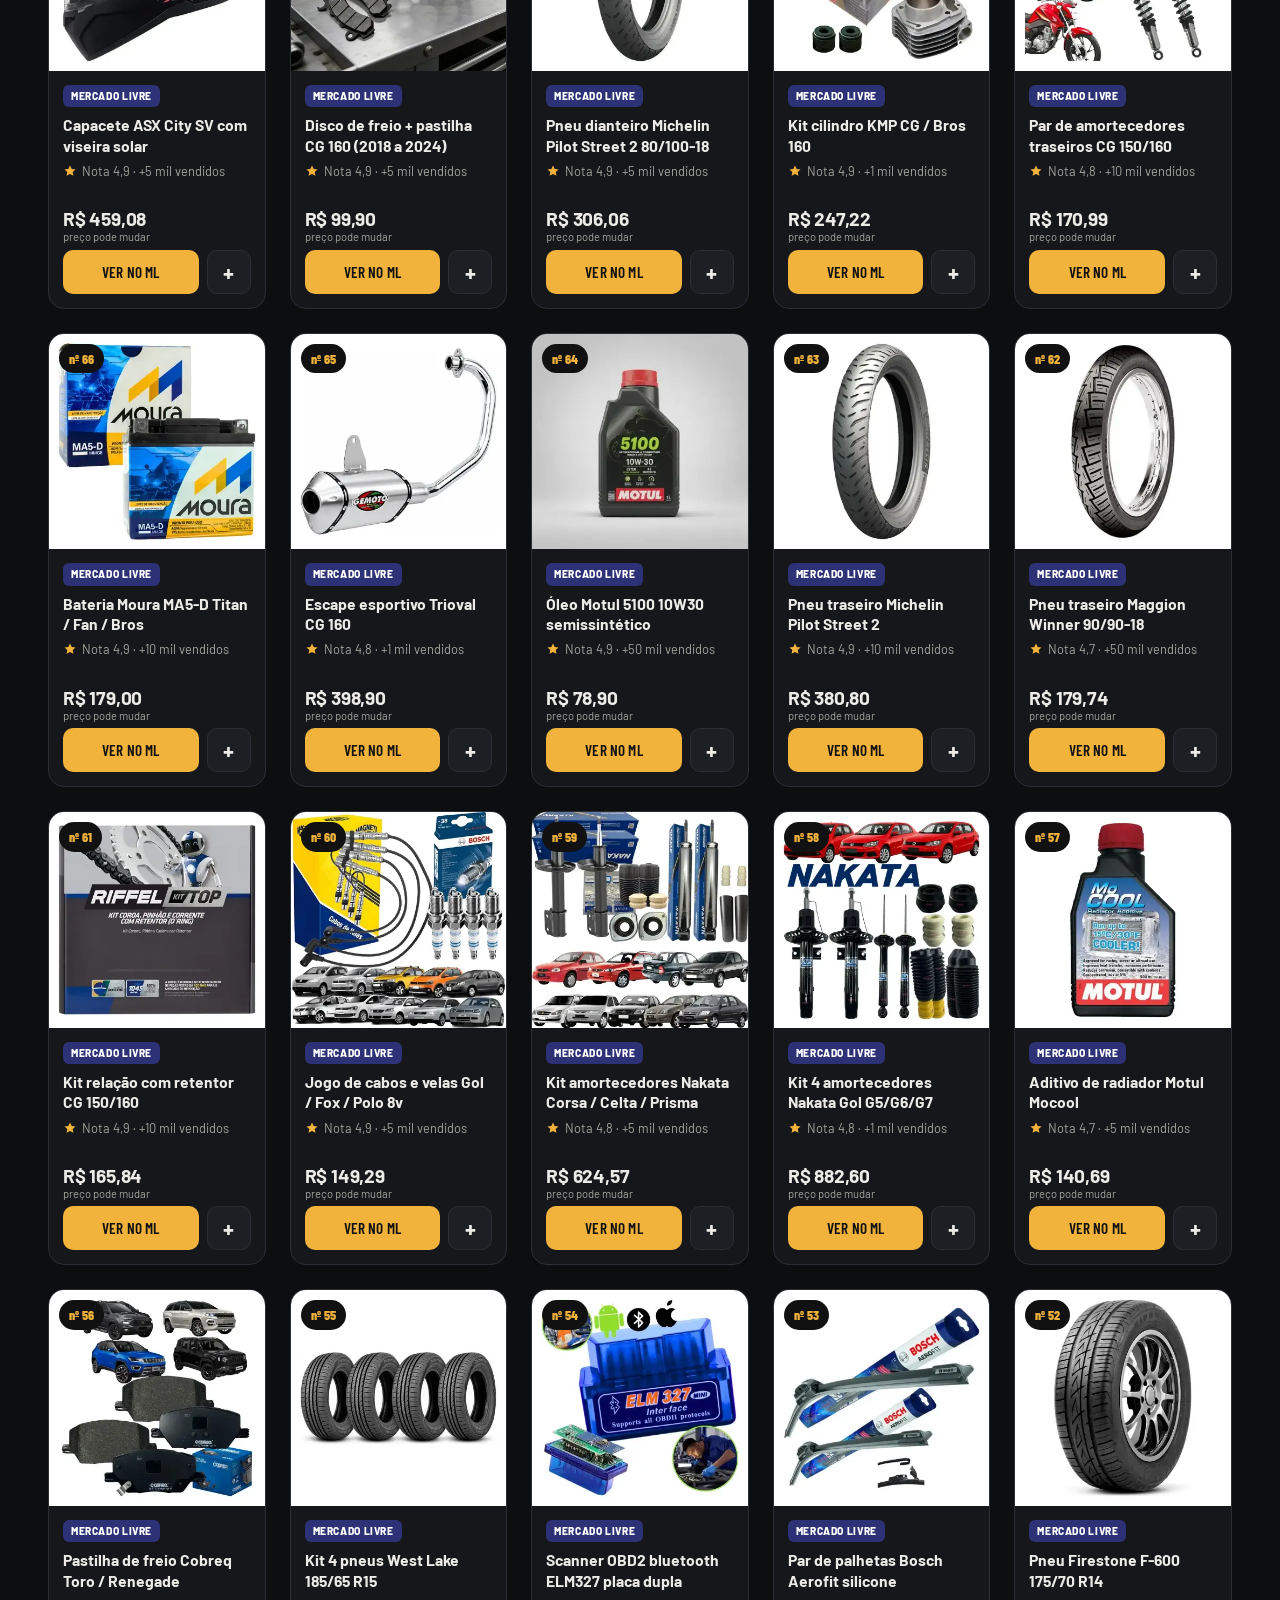
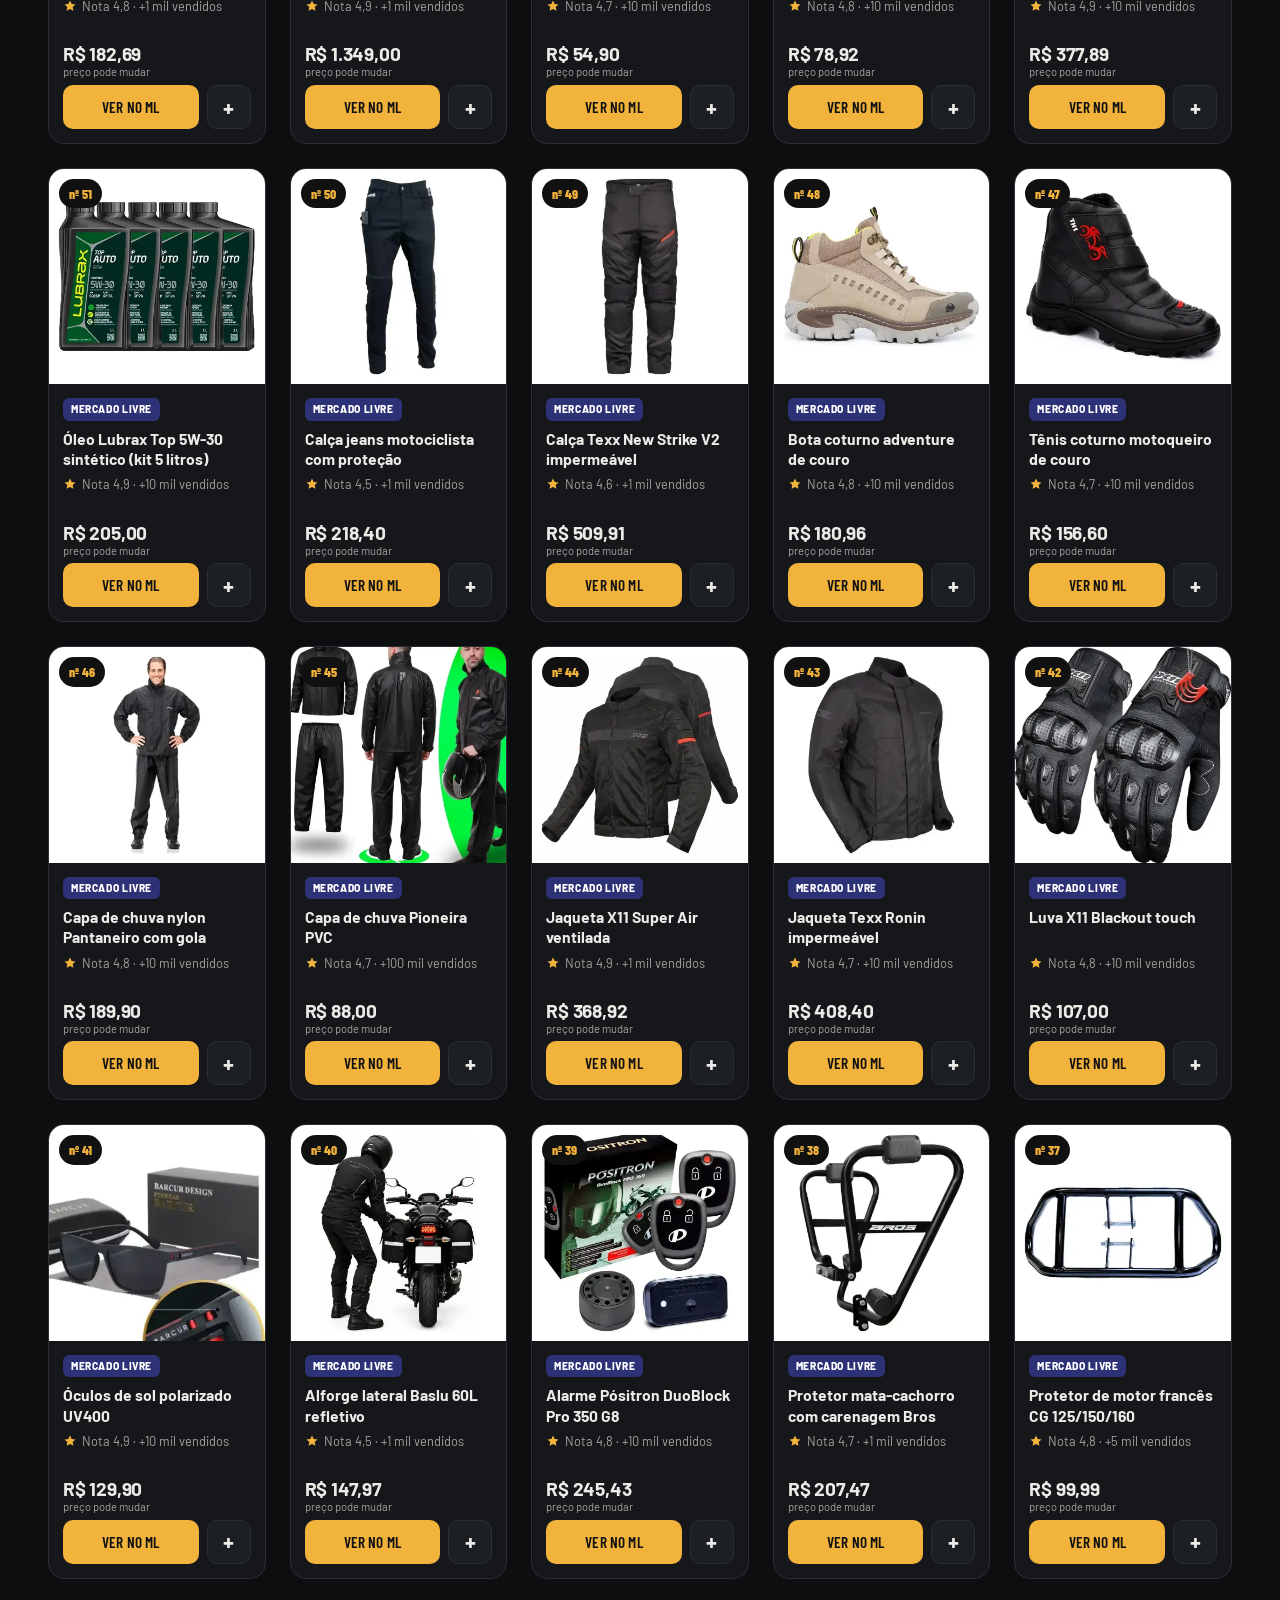
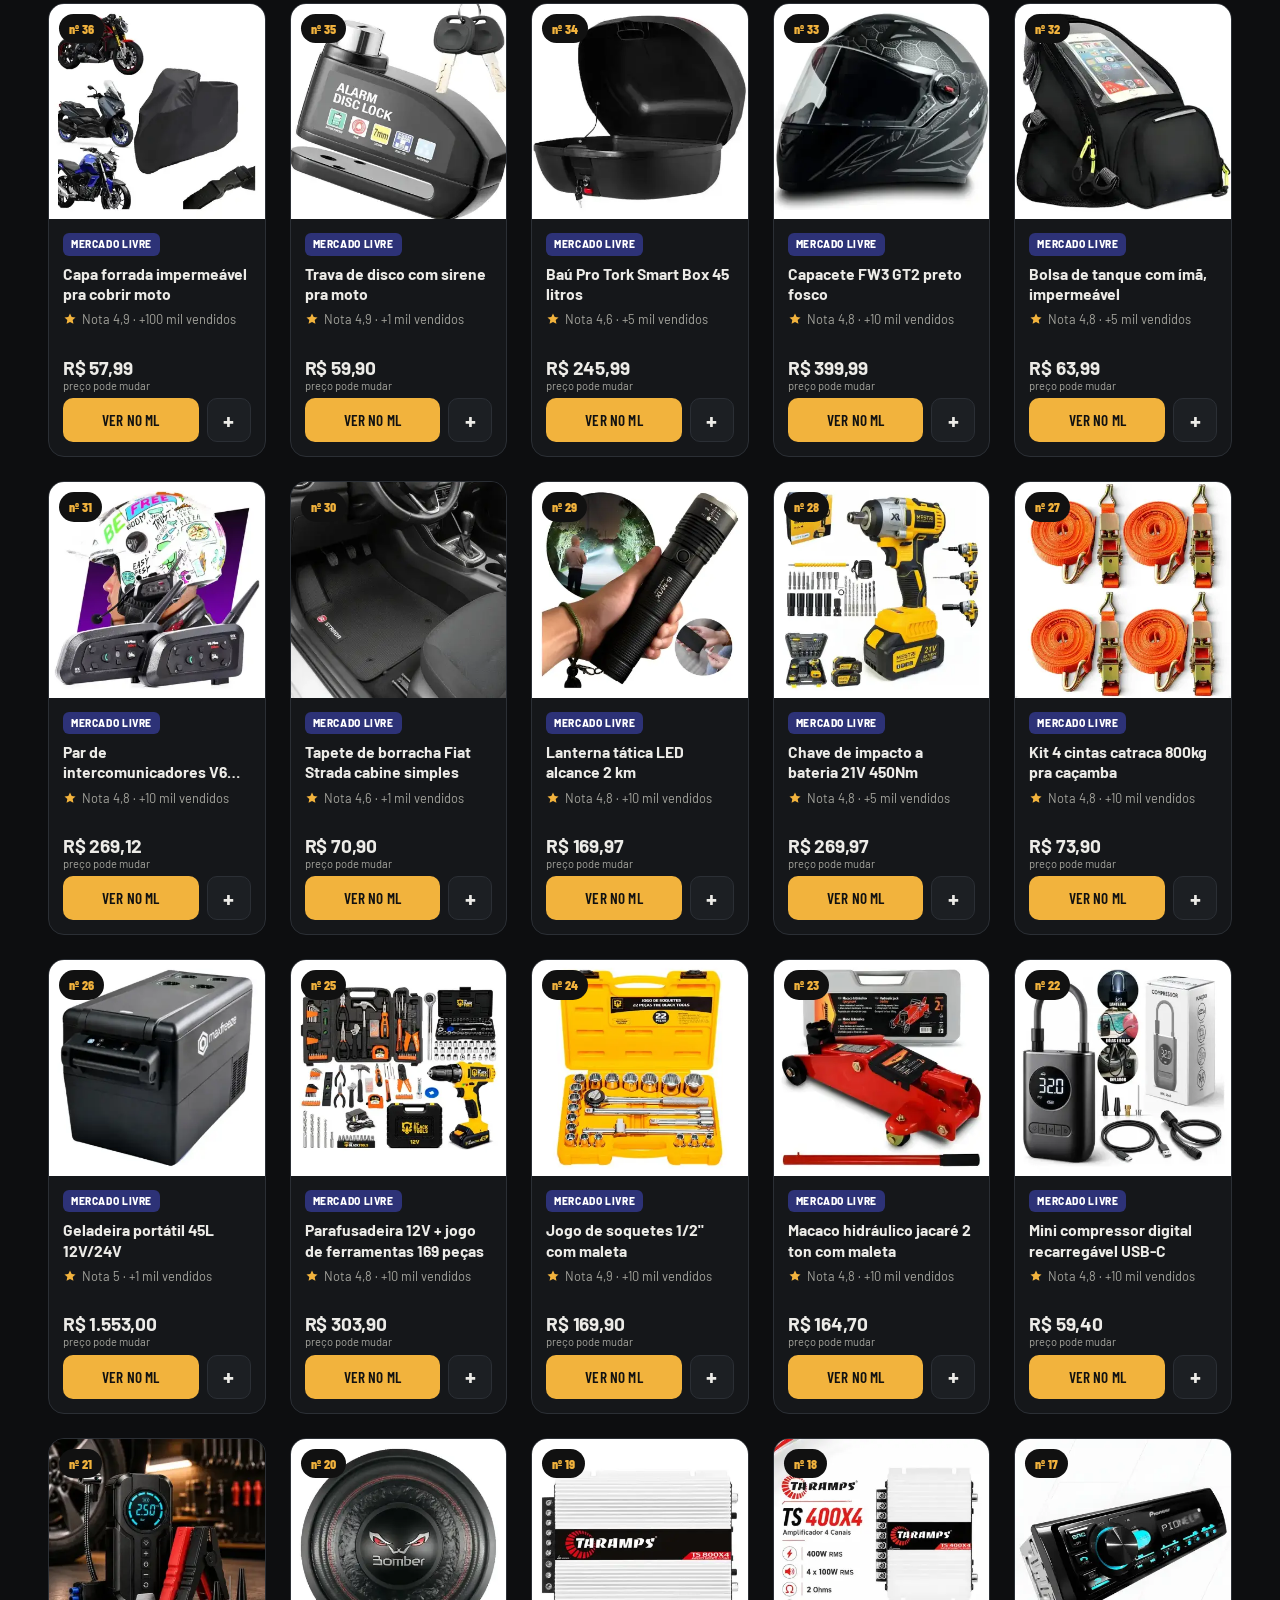
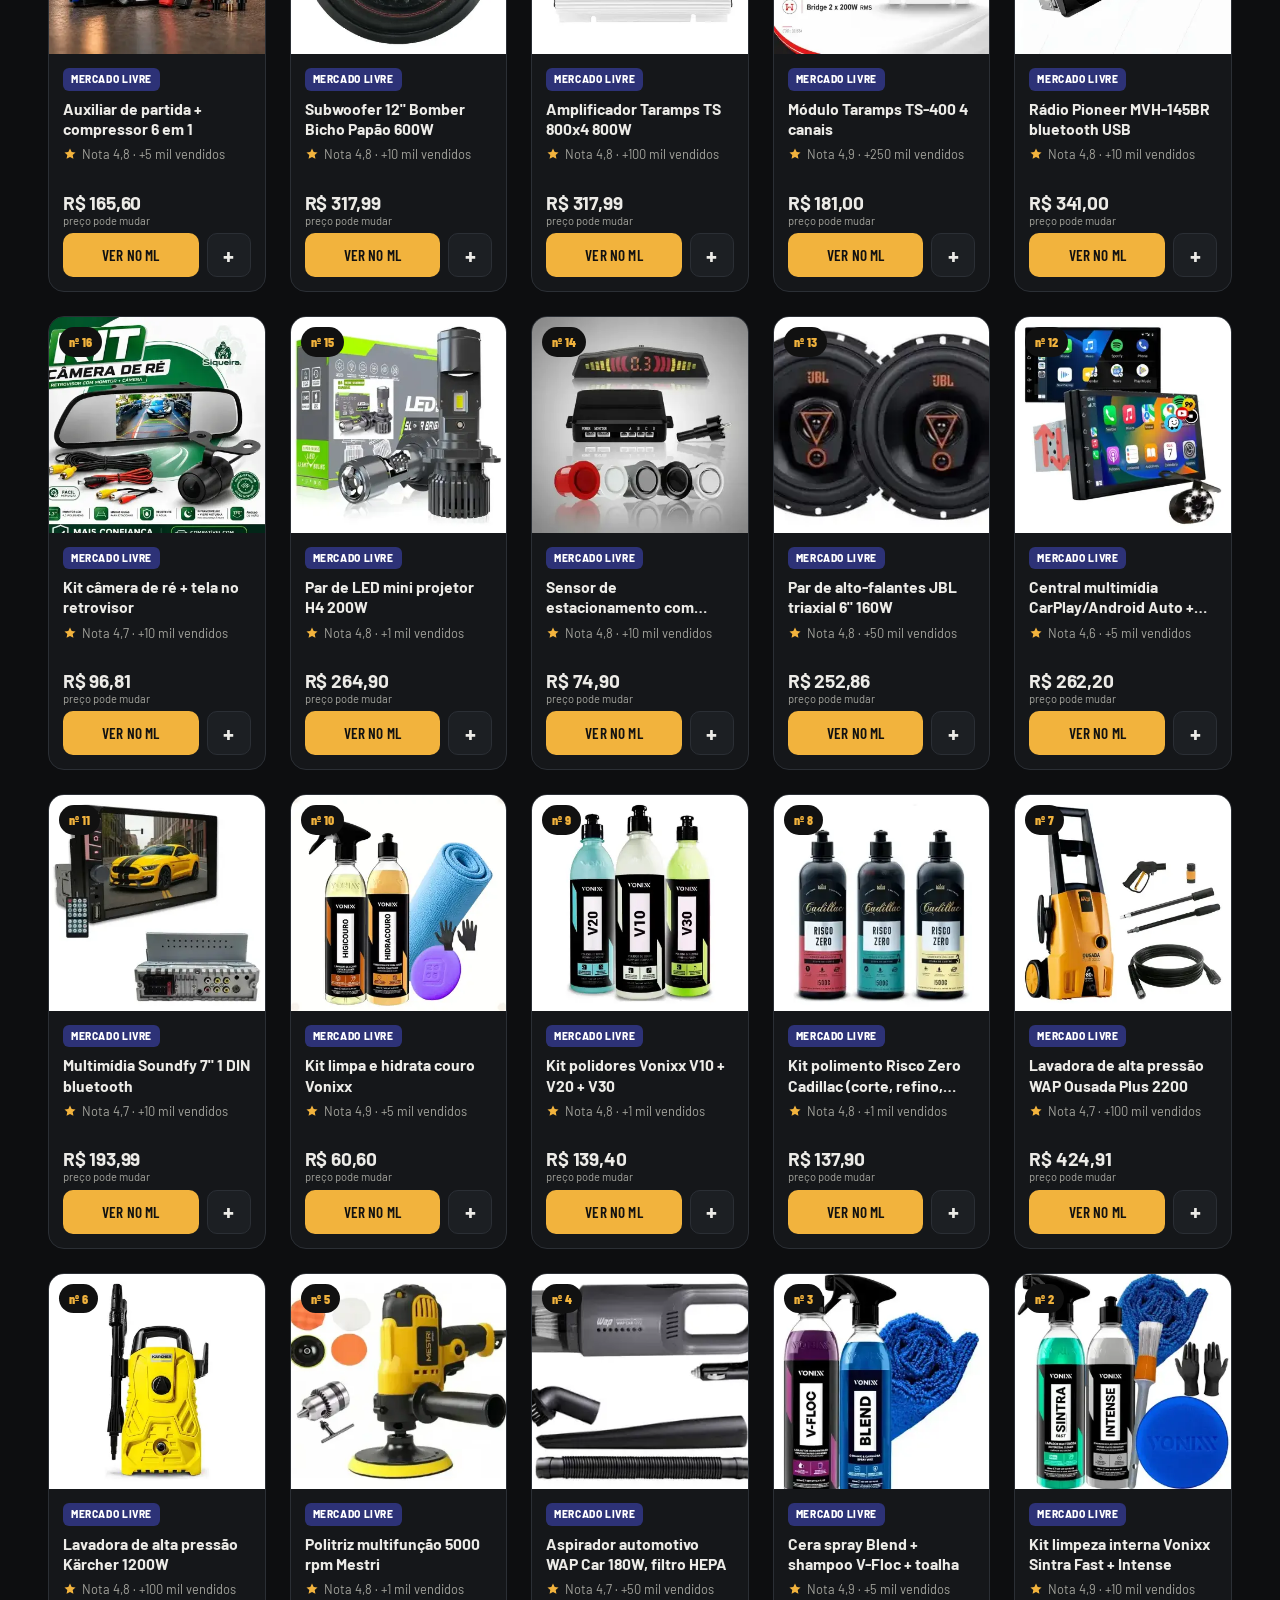
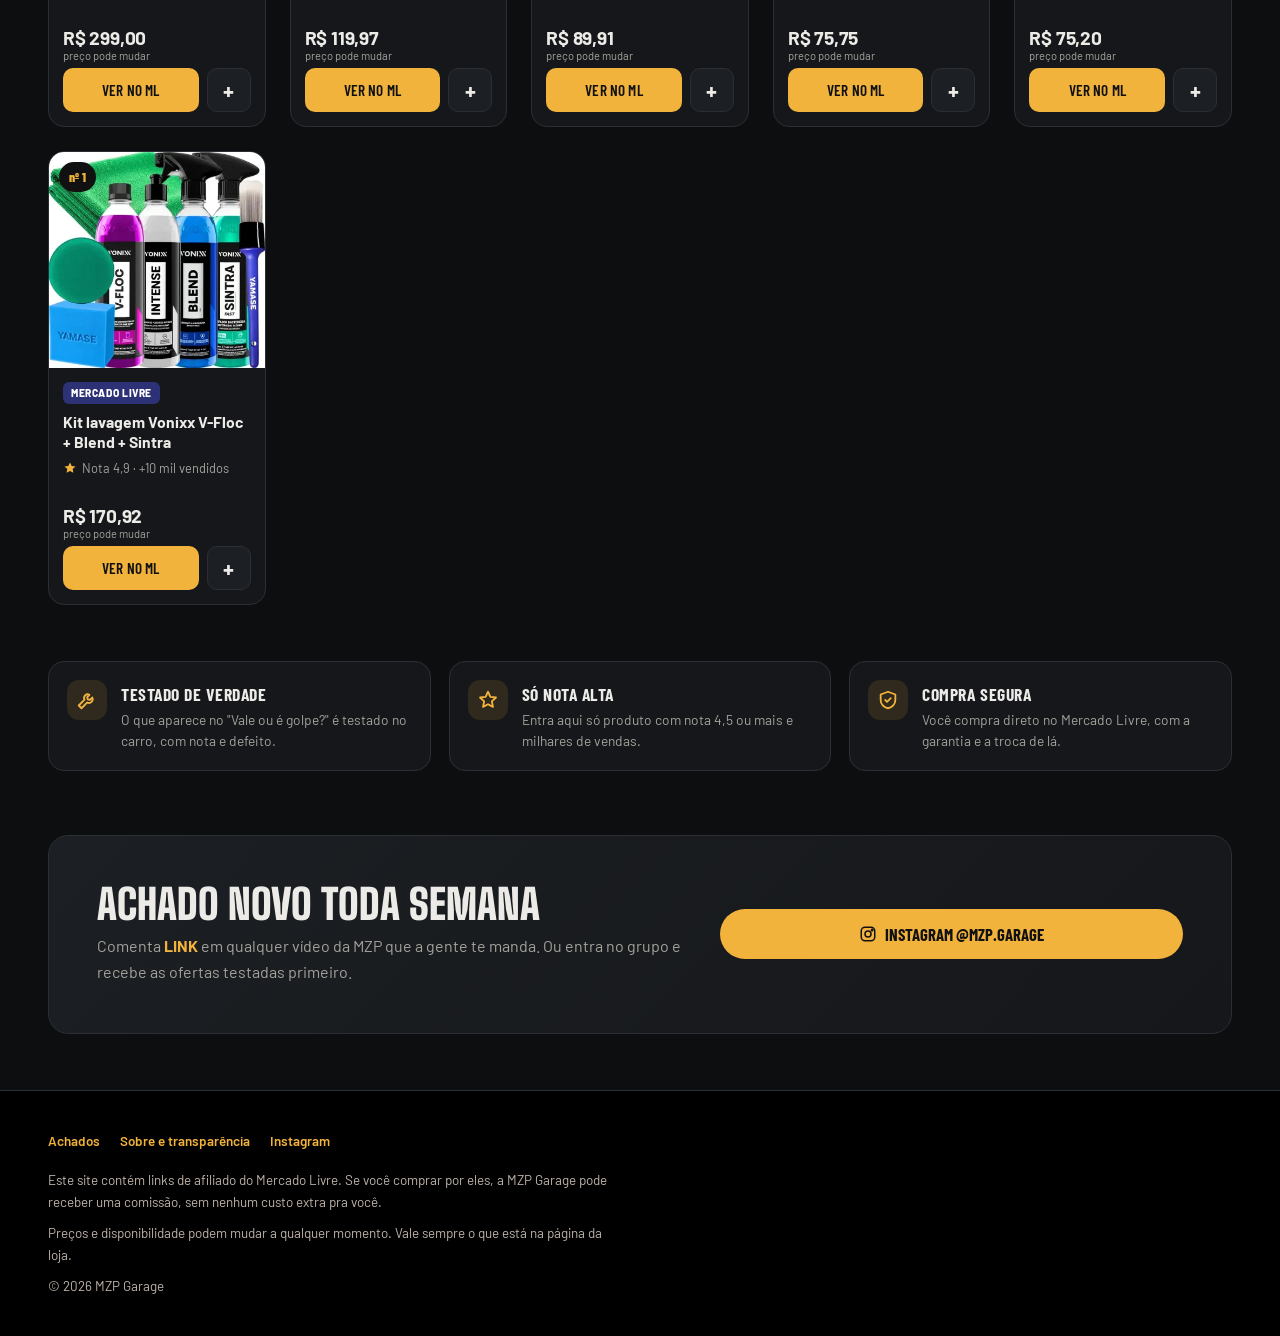
==== commit 9b260a87: "Add files via upload" ====
--- a/index.html
+++ b/index.html
@@ -65,7 +65,7 @@
         <div class="filtros" role="group" aria-label="Filtrar por categoria">
           <button class="filtro" data-cat="todos" aria-pressed="true">Todos</button>
           <button class="filtro" data-cat="estetica" aria-pressed="false">Estética</button>
-          <button class="filtro" data-cat="tecnologia" aria-pressed="false">Som e tecnologia</button>
+          <button class="filtro" data-cat="tecnologia" aria-pressed="false">Acessórios</button>
           <button class="filtro" data-cat="estrada" aria-pressed="false">Estrada e picape</button>
           <button class="filtro" data-cat="motos" aria-pressed="false">Motos</button>
           <button class="filtro" data-cat="piloto" aria-pressed="false">Piloto</button>
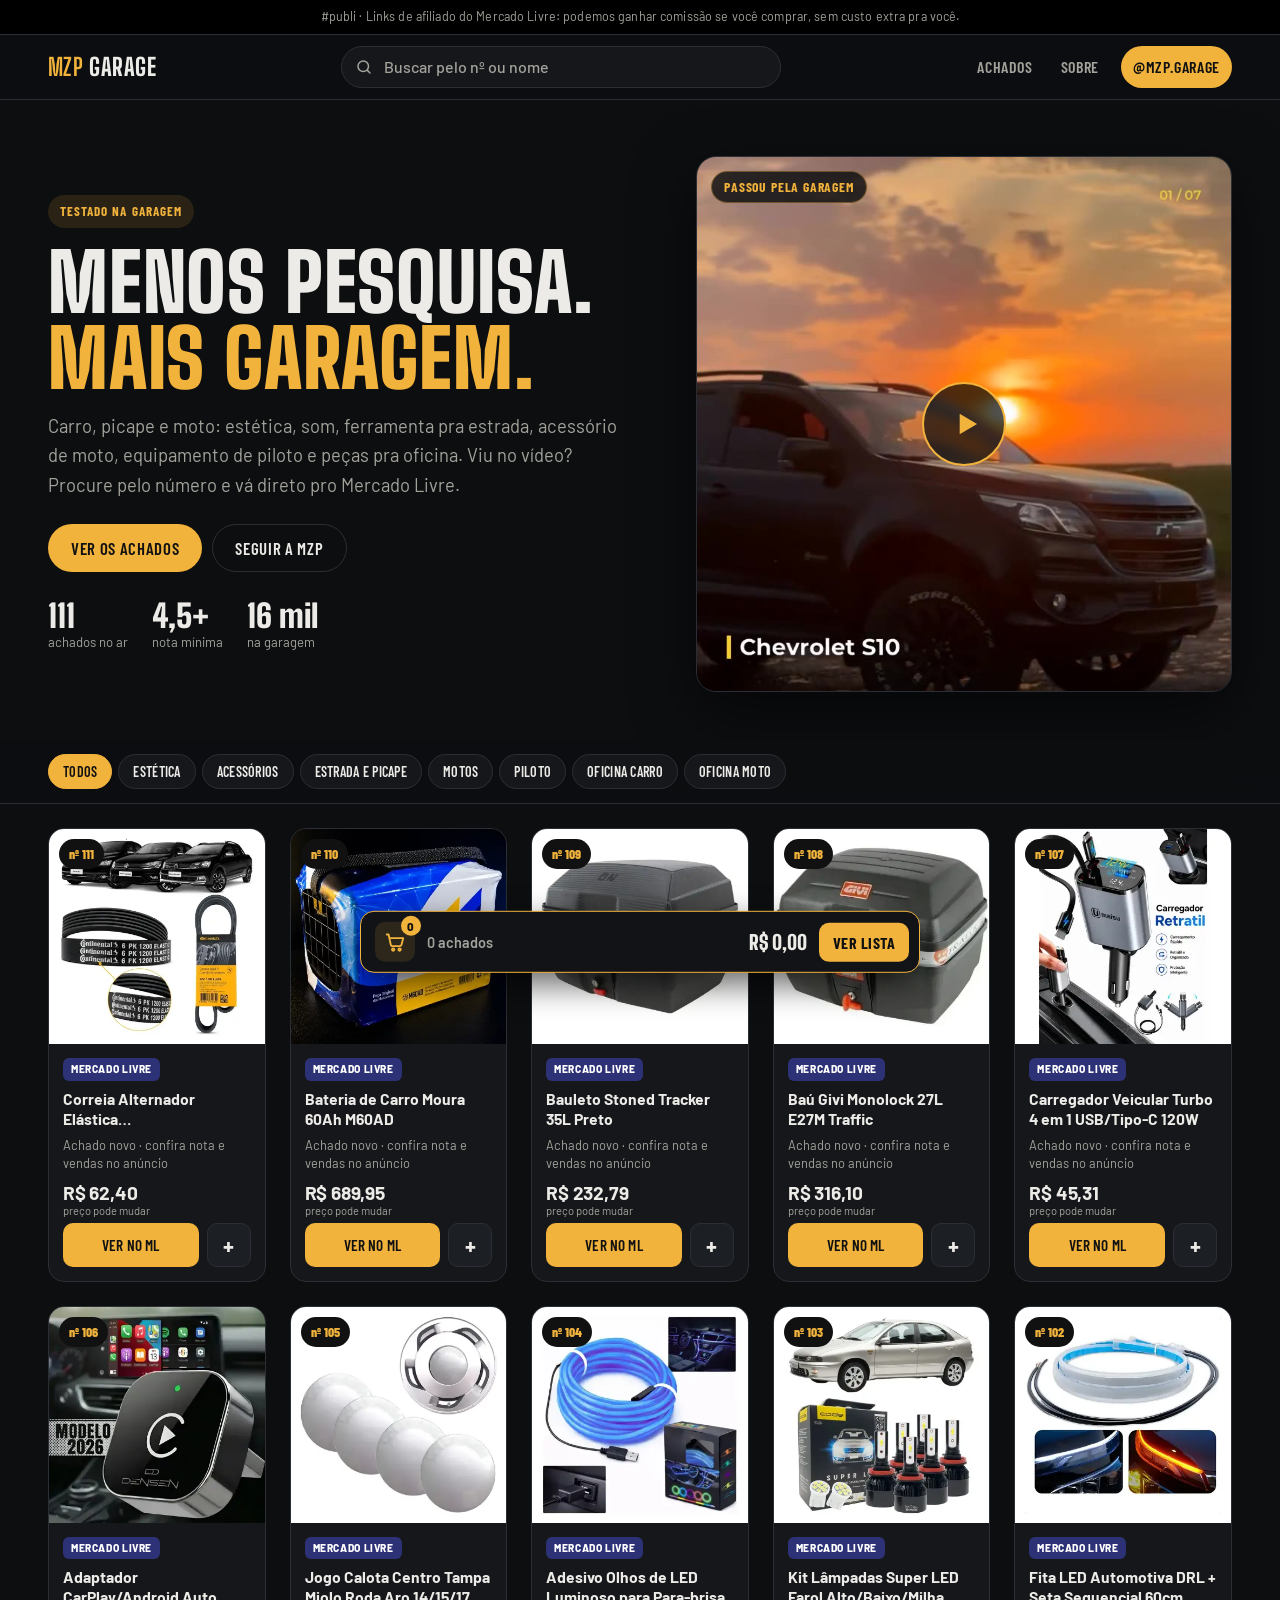
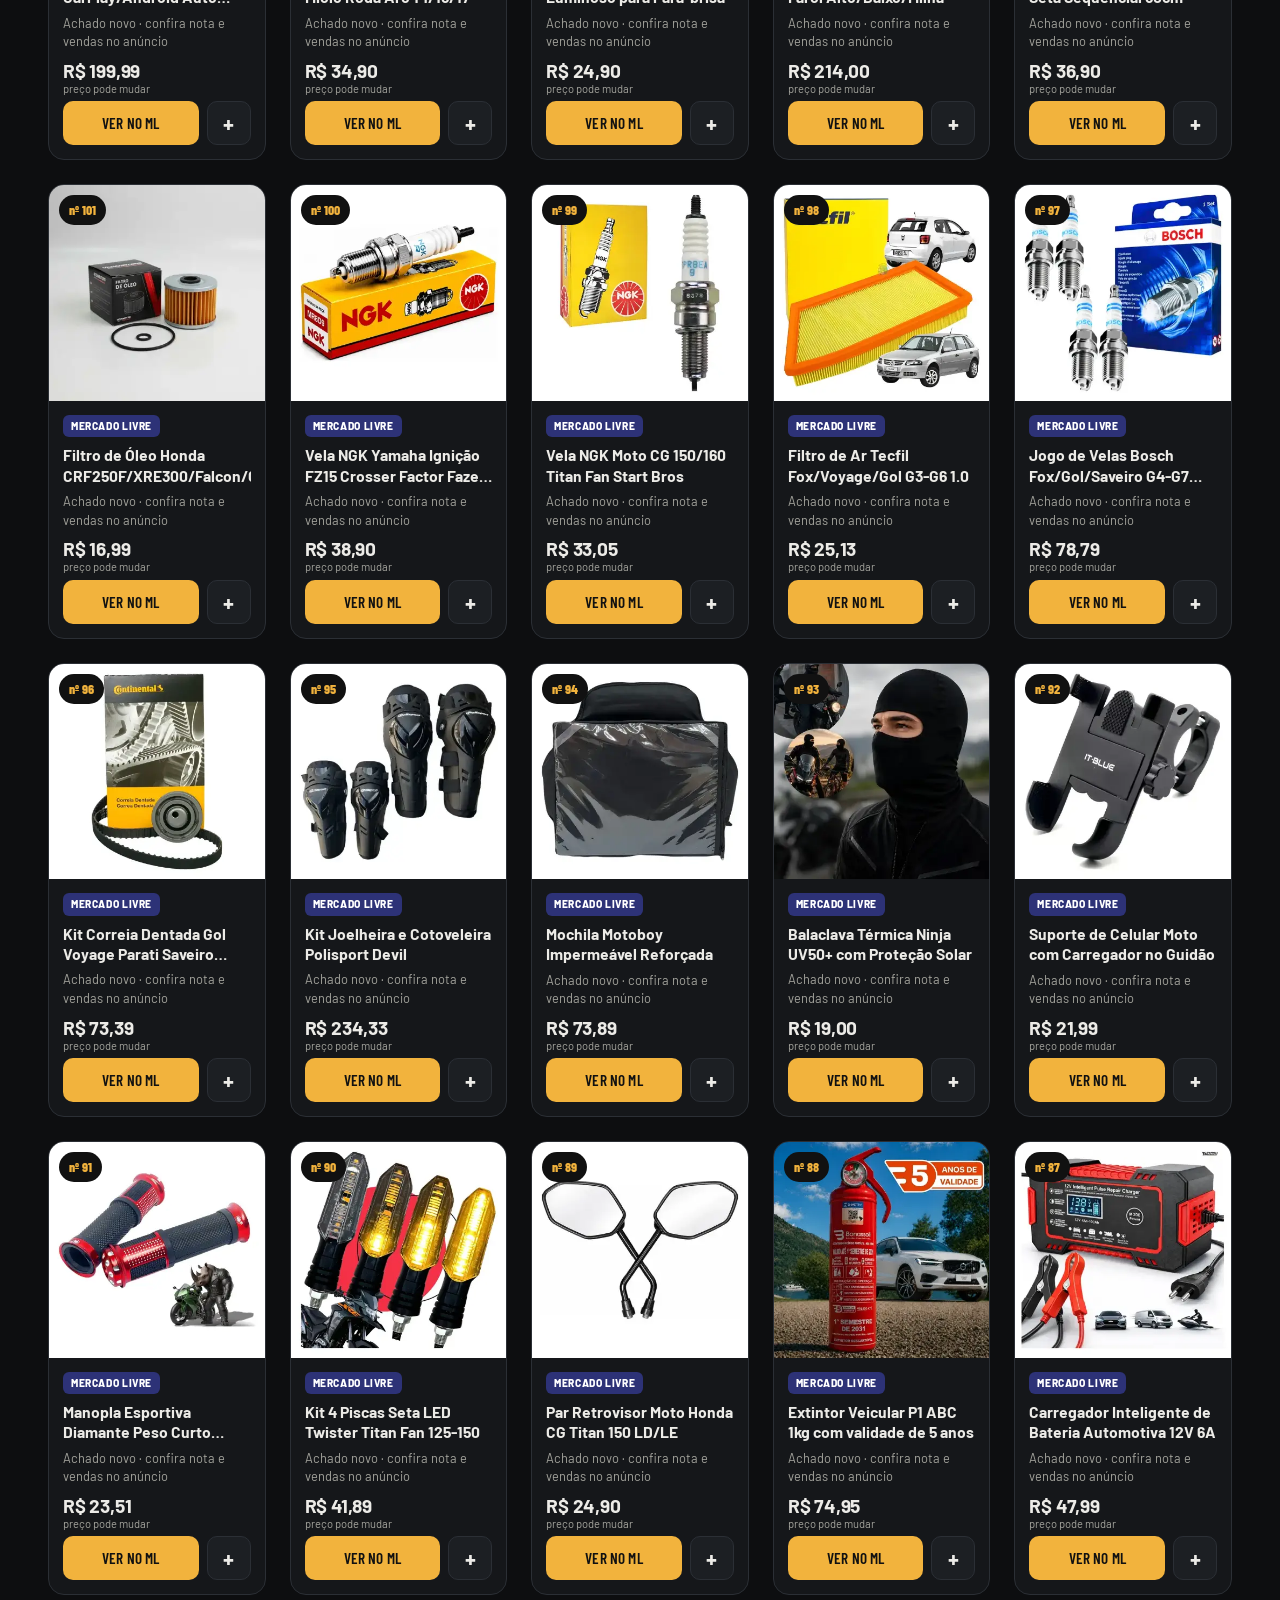
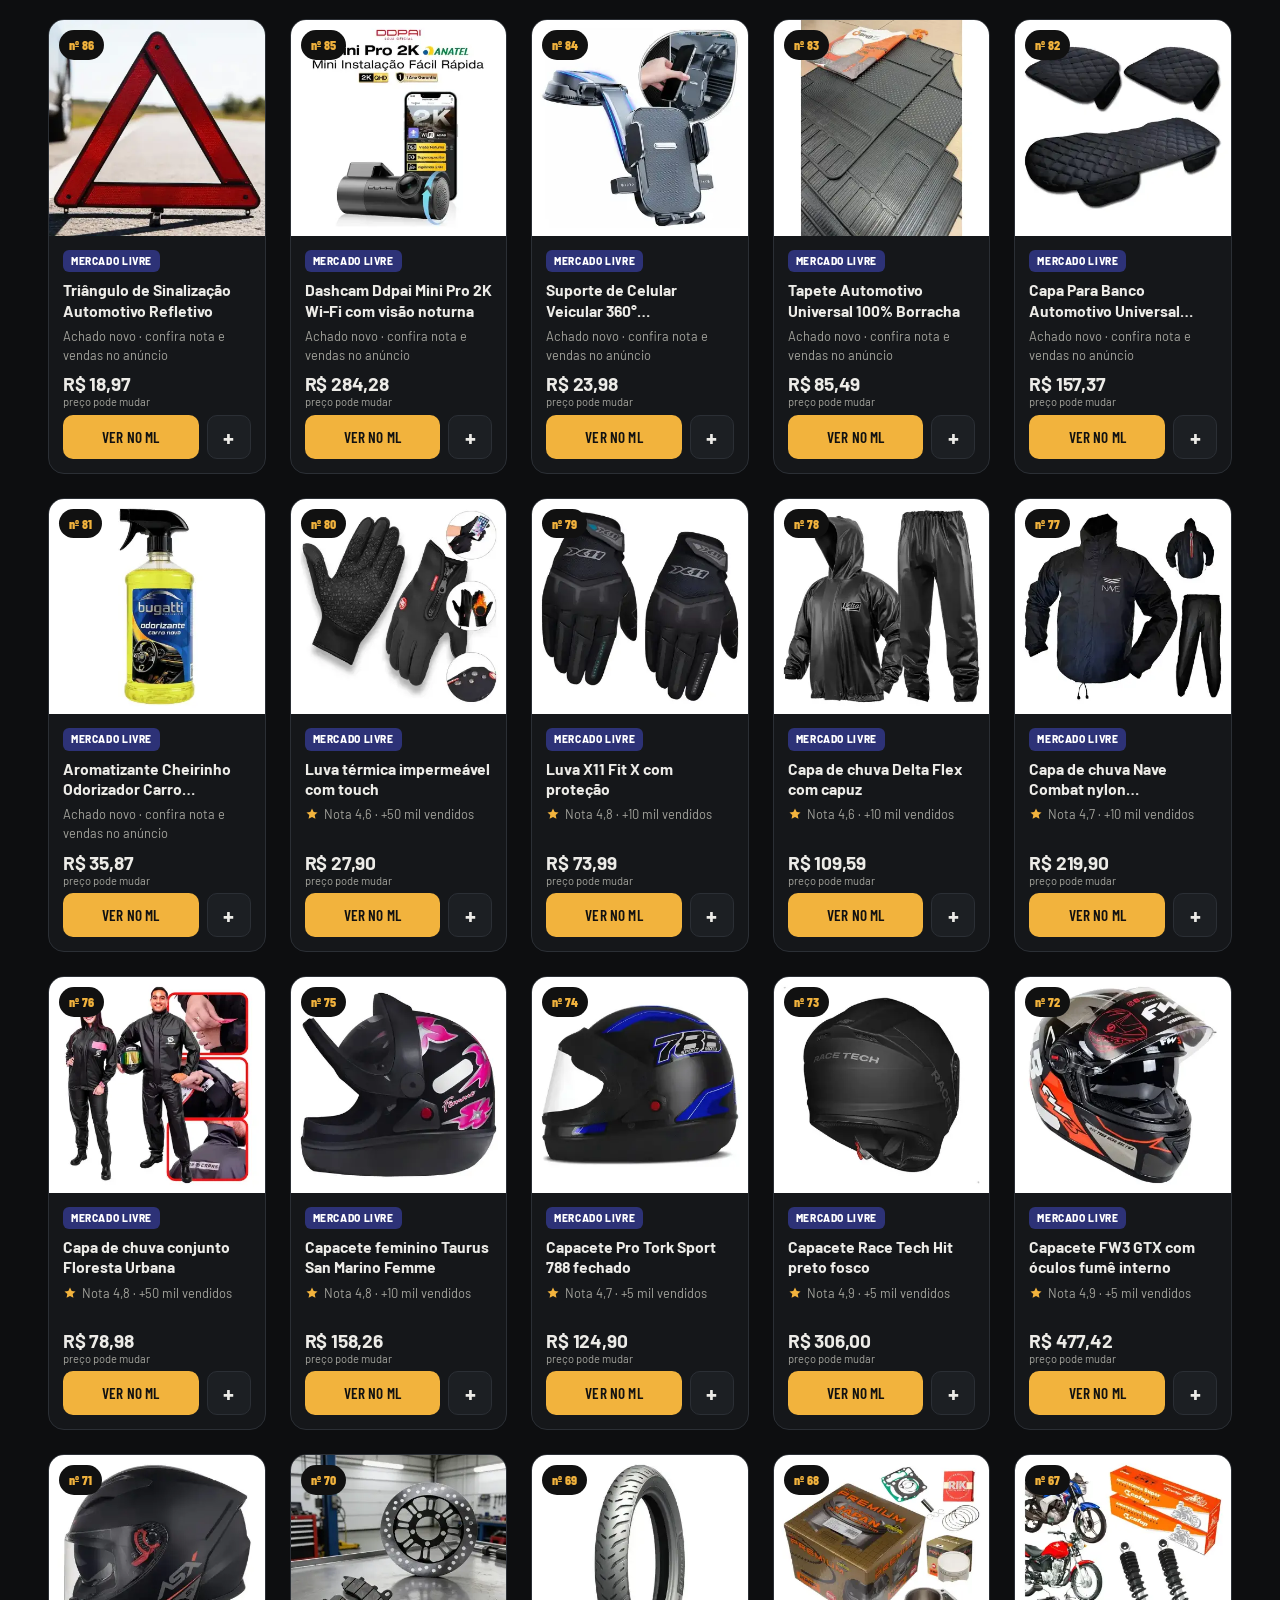
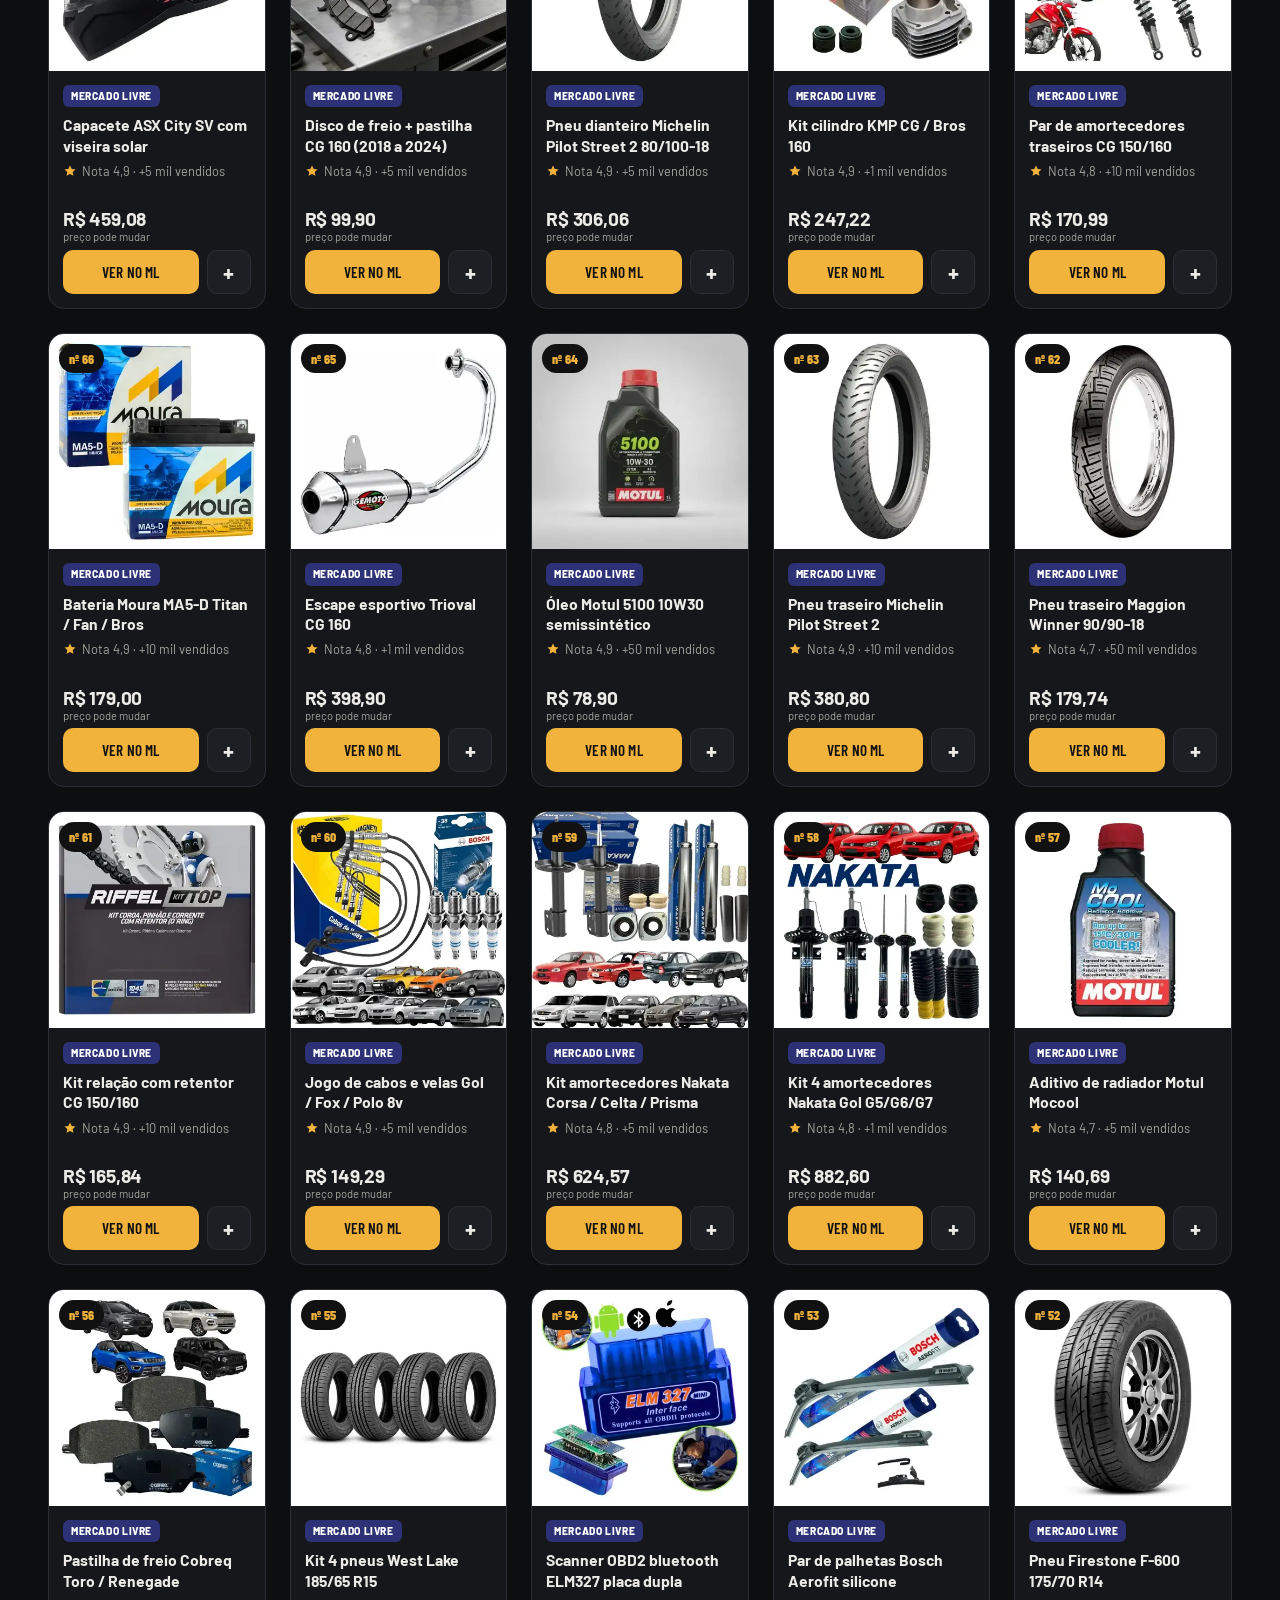
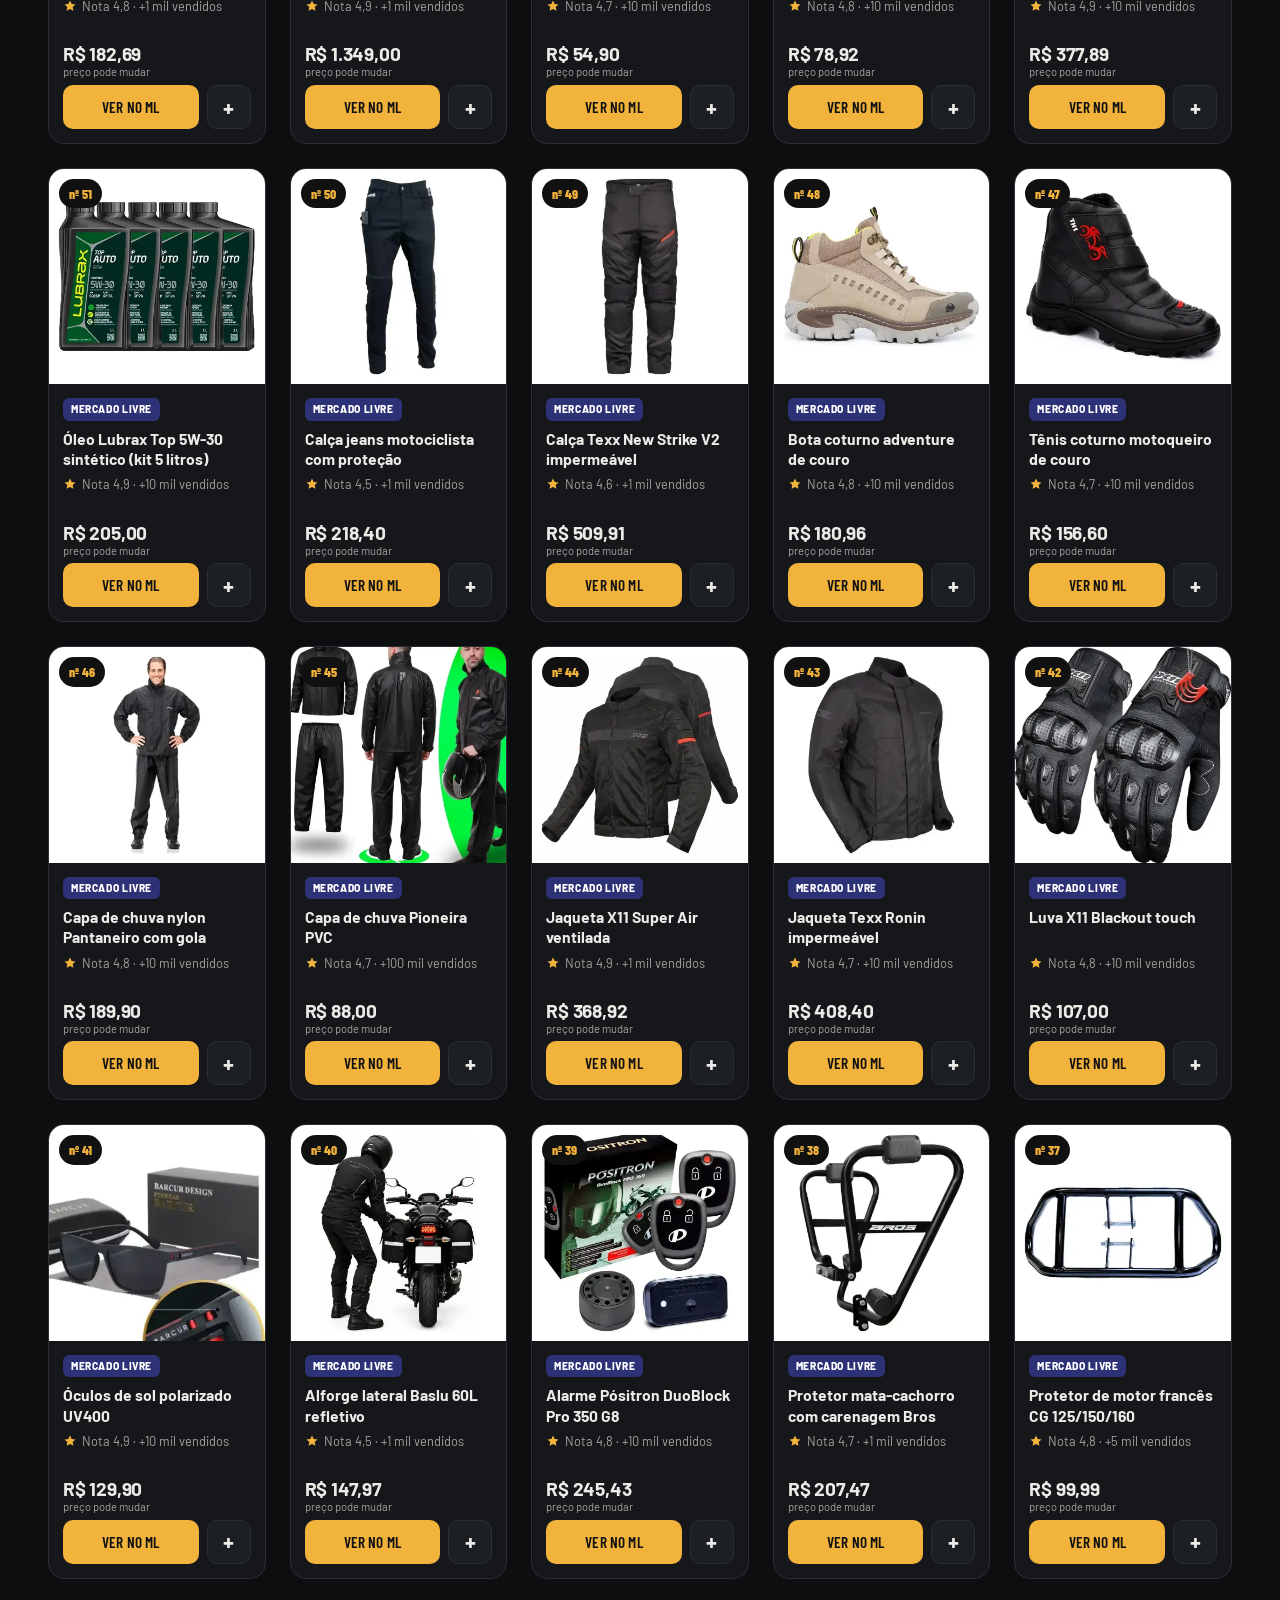
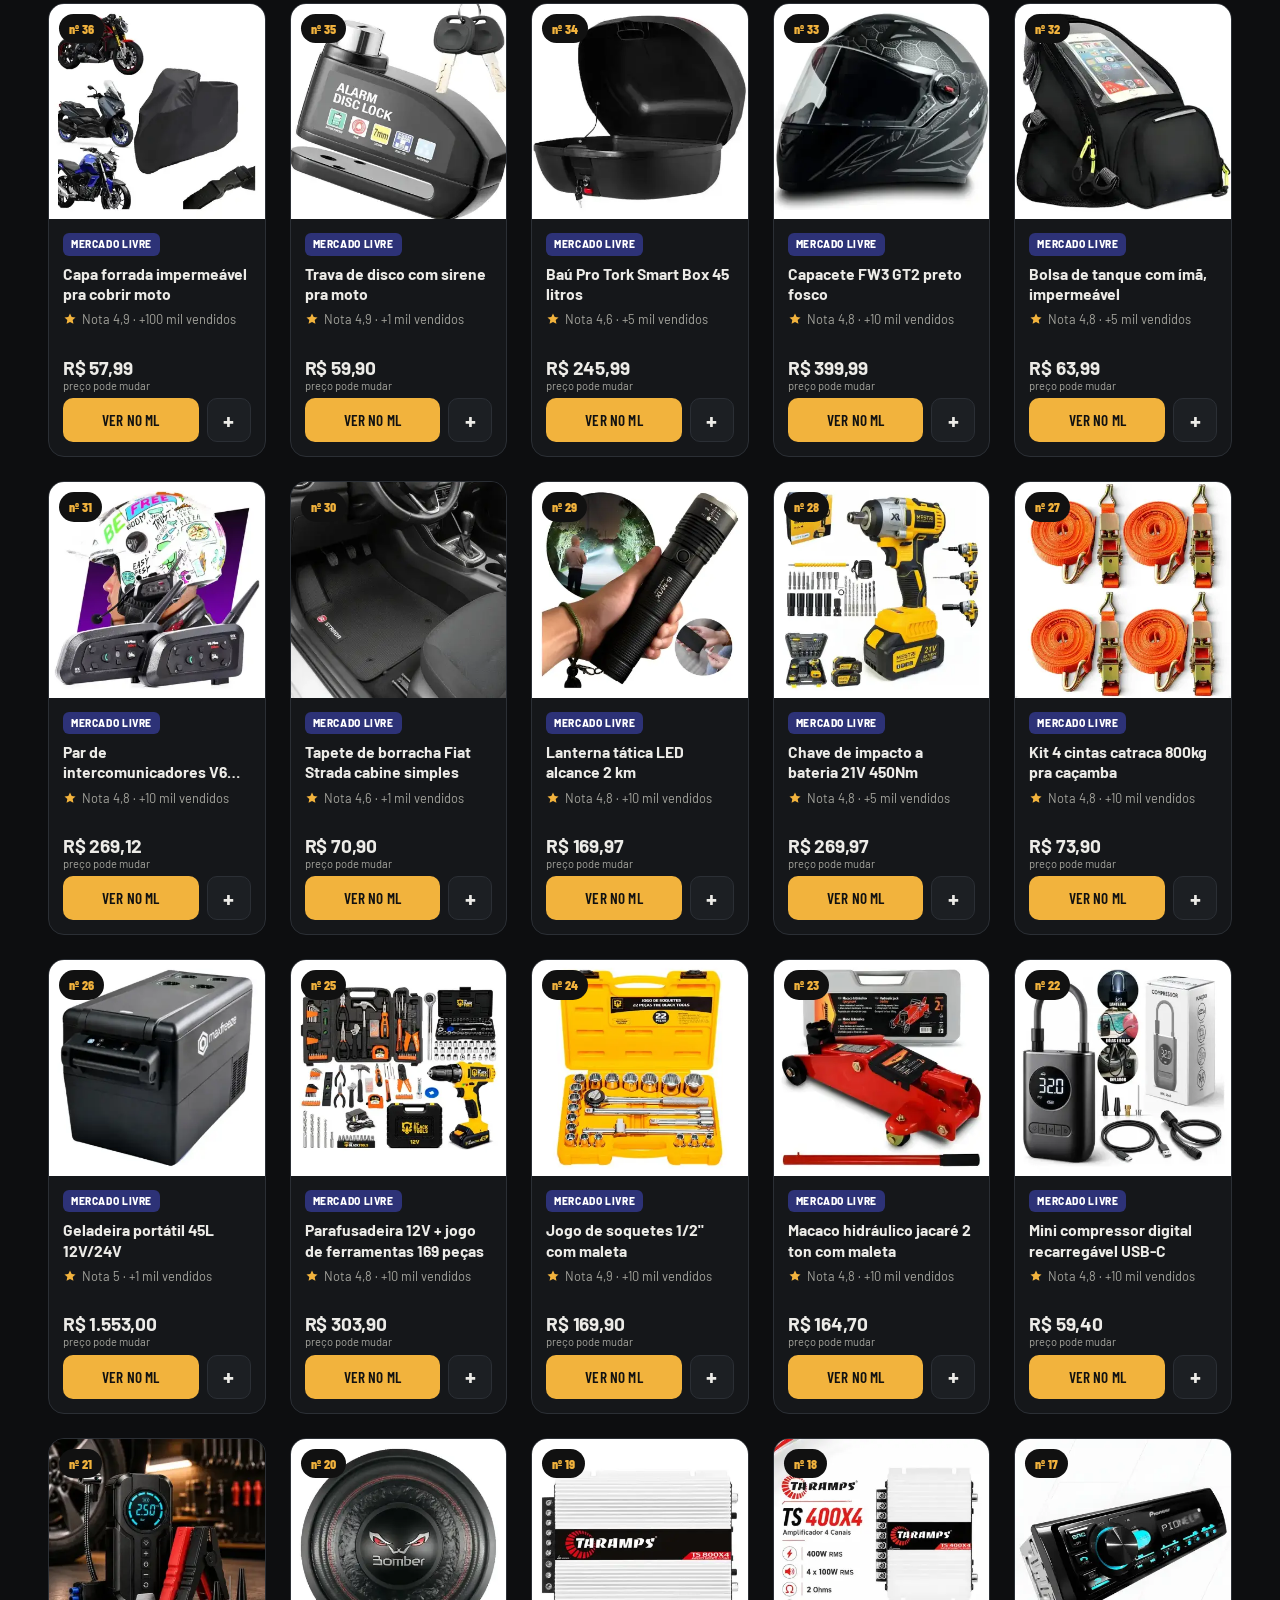
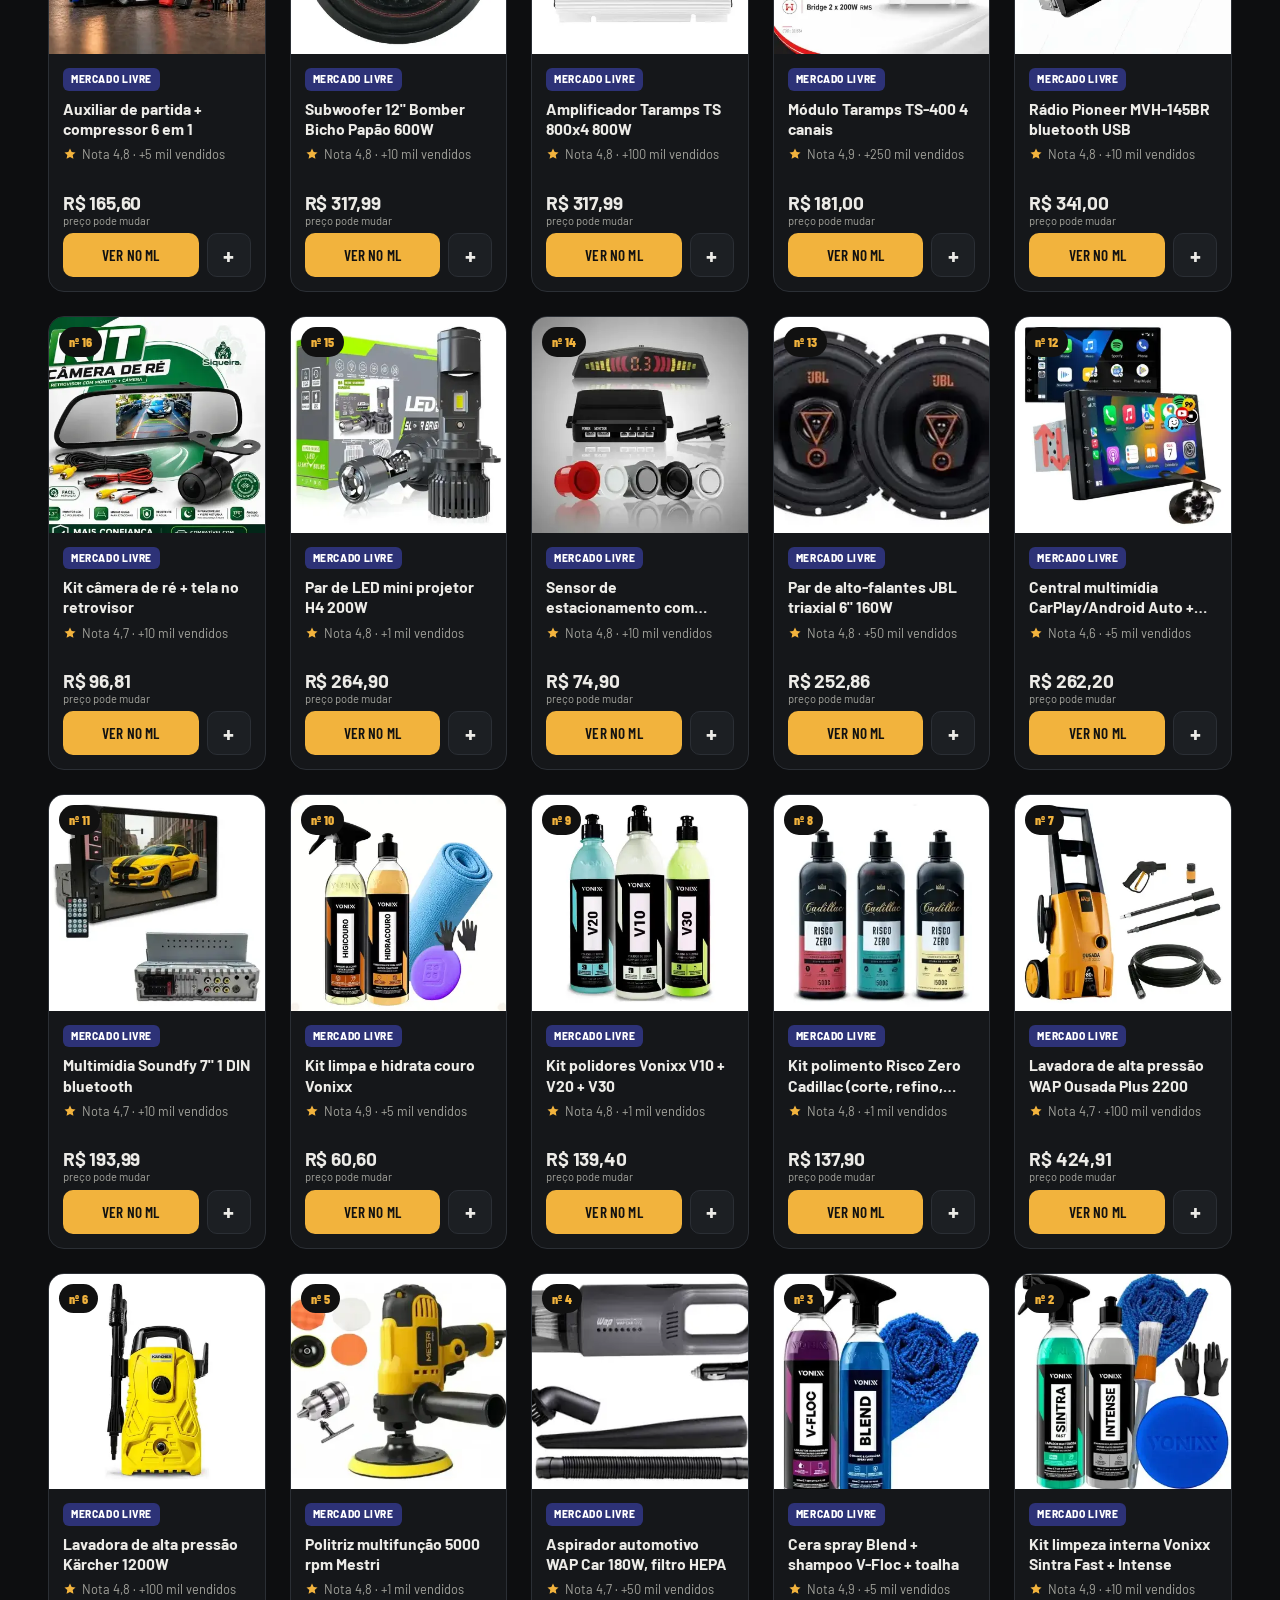
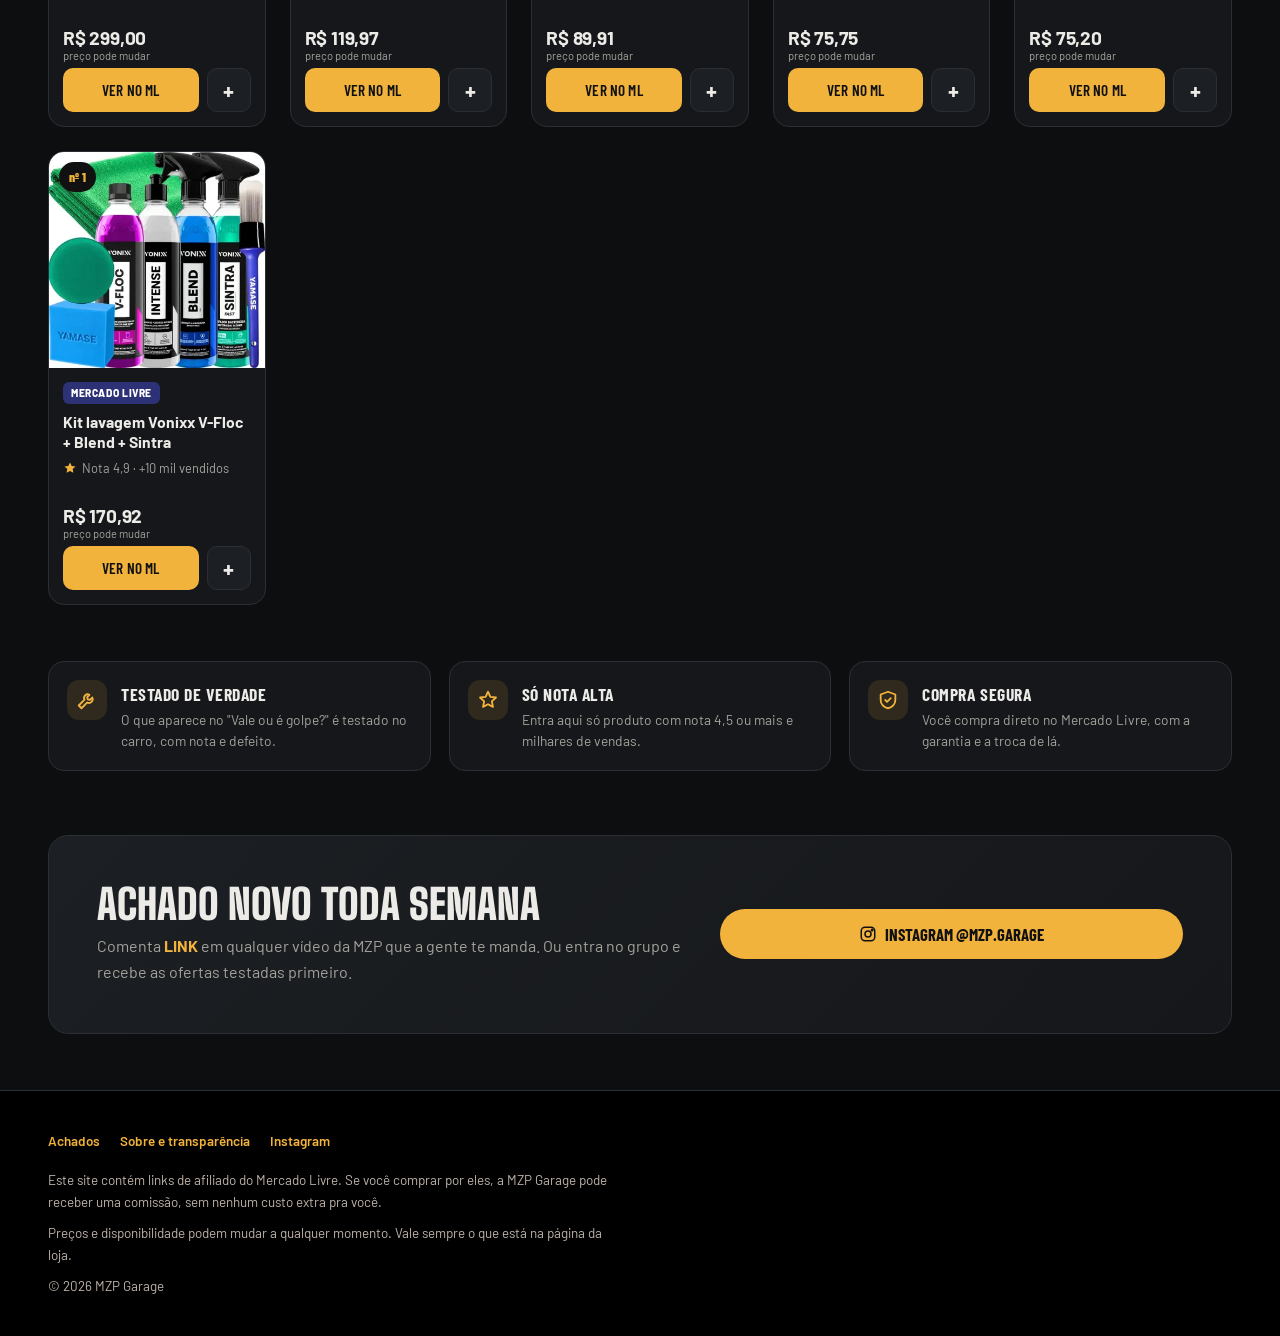
==== commit 2e6b3fd6: "Add files via upload" ====
--- a/index.html
+++ b/index.html
@@ -39,7 +39,7 @@
       <section class="hero-home">
         <div>
           <span class="eyebrow">Testado na garagem</span>
-          <h1 class="hero-titulo">Se presta, <em>a gente indica.</em></h1>
+          <h1 class="hero-titulo">Menos pesquisa. <em>Mais garagem.</em></h1>
           <p class="hero-texto">Carro, picape e moto: estética, som, ferramenta pra estrada, acessório de moto, equipamento de piloto e peças pra oficina. Viu no vídeo? Procure pelo número e vá direto pro Mercado Livre.</p>
           <div class="hero-acoes">
             <a class="botao botao-primario" href="#achados">Ver os achados</a>
